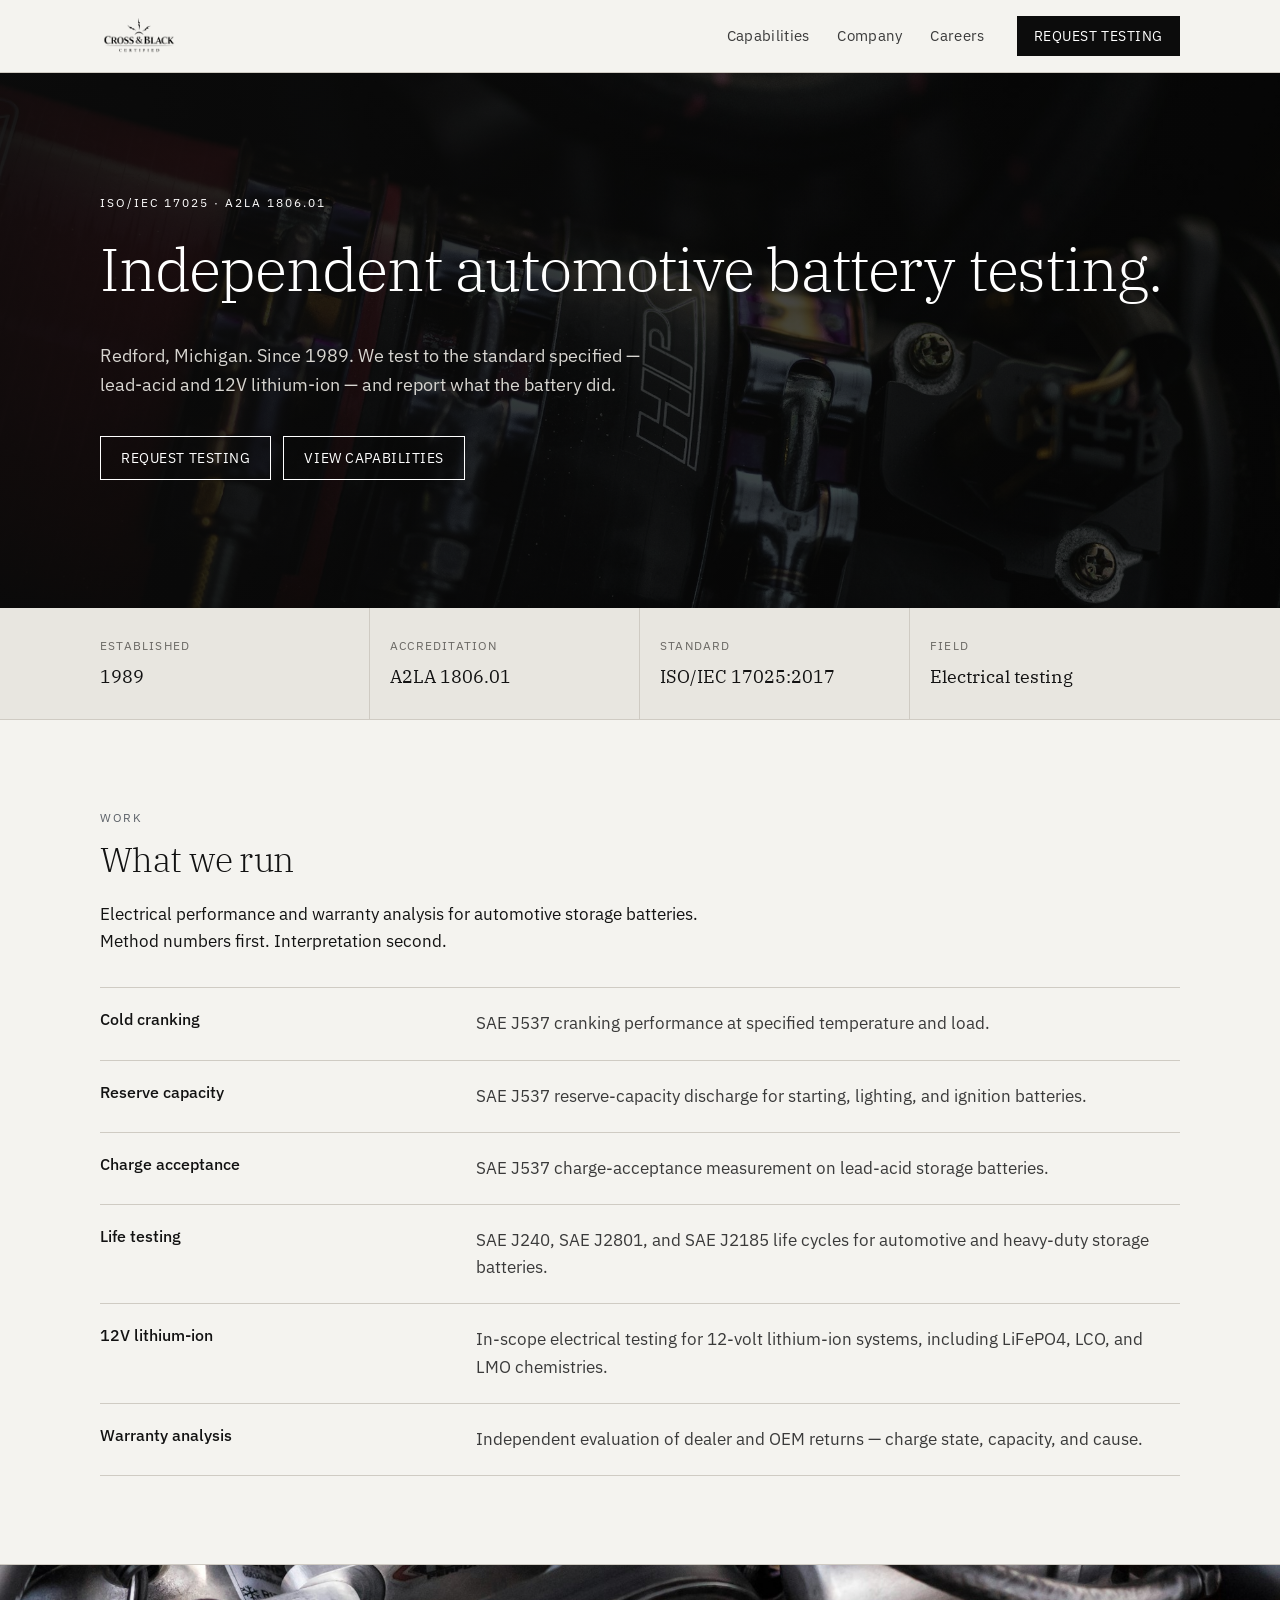
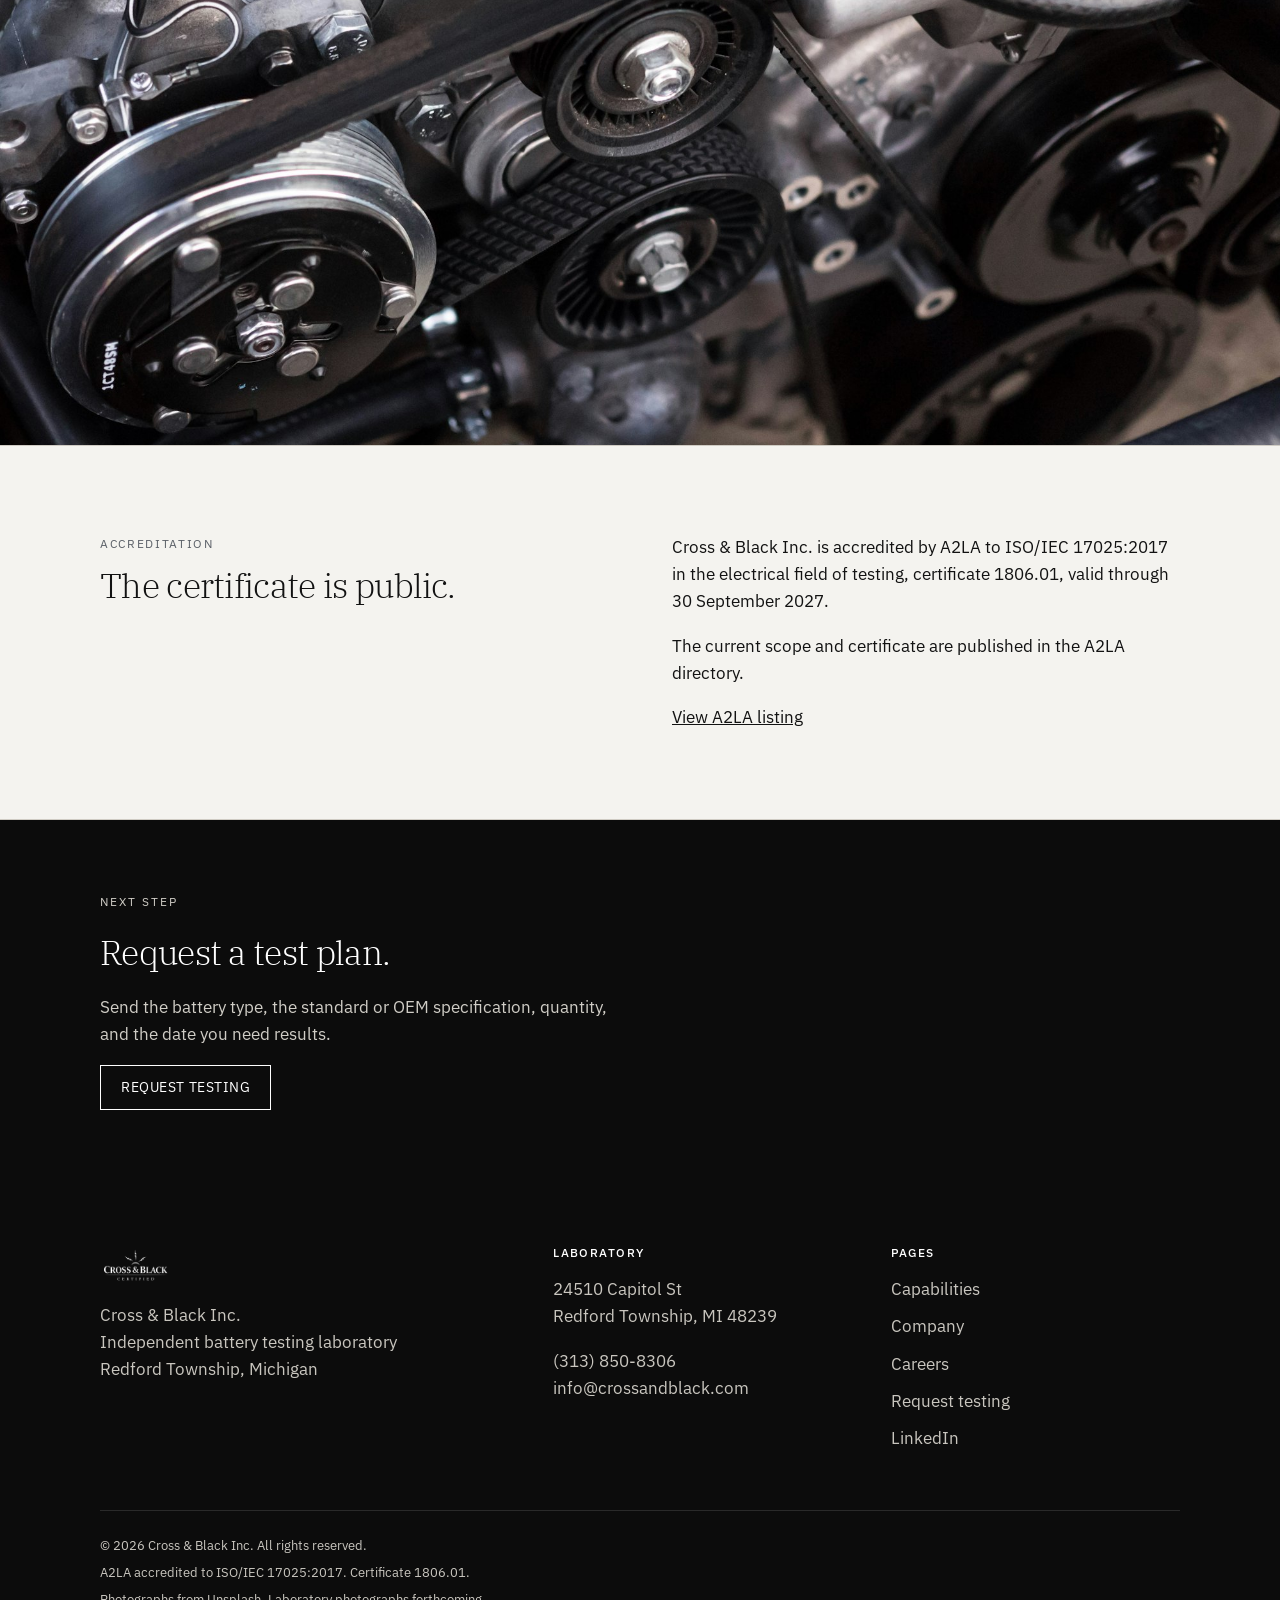
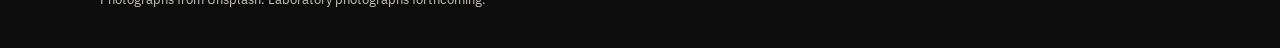
==== index.html @ c4d6641d "Publish the remade Cross & Black laboratory site. Co-authored-by: Cursor <cursoragent@cursor.com>" ====
<!doctype html>
<html lang="en">
<head>
  <meta charset="UTF-8">
  <meta name="viewport" content="width=device-width, initial-scale=1.0">
  <title>Cross &amp; Black Inc. — Independent Automotive Battery Testing</title>
  <meta name="description" content="ISO/IEC 17025 accredited automotive battery testing laboratory in Redford, Michigan. A2LA 1806.01. Lead-acid and 12V lithium-ion testing since 1989.">
  <link rel="icon" type="image/svg+xml" href="Assets/logo.svg">
  <meta property="og:type" content="website">
  <meta property="og:url" content="https://crossandblack.netlify.app/">
  <meta property="og:title" content="Cross &amp; Black Inc. — Independent Automotive Battery Testing">
  <meta property="og:description" content="ISO/IEC 17025 accredited laboratory in Redford, Michigan. A2LA 1806.01. Serving OEMs and suppliers since 1989.">
  <meta property="og:image" content="https://crossandblack.netlify.app/Assets/logo.svg">
  <link rel="preconnect" href="https://fonts.googleapis.com">
  <link rel="preconnect" href="https://fonts.gstatic.com" crossorigin>
  <link href="https://fonts.googleapis.com/css2?family=IBM+Plex+Sans:ital,wght@0,400;0,500;1,400&family=IBM+Plex+Serif:ital,wght@0,300;0,400;1,300&display=swap" rel="stylesheet">
  <link rel="stylesheet" href="Assets/css/style.css">
  <script src="Assets/js/main.js" defer></script>
  <script type="application/ld+json">
  {
    "@context": "https://schema.org",
    "@type": "Laboratory",
    "name": "Cross & Black Inc.",
    "url": "https://crossandblack.netlify.app/",
    "telephone": "+1-313-850-8306",
    "email": "info@crossandblack.com",
    "foundingDate": "1989",
    "address": {
      "@type": "PostalAddress",
      "streetAddress": "24510 Capitol St",
      "addressLocality": "Redford Township",
      "addressRegion": "MI",
      "postalCode": "48239",
      "addressCountry": "US"
    }
  }
  </script>
</head>
<body>
  <a class="skip" href="#main-content">Skip to main content</a>
  <header class="site-header">
    <div class="wrap header-inner">
      <a class="brand" href="index.html"><img src="Assets/logo.svg" alt="Cross &amp; Black Inc."></a>
      <button type="button" class="menu-toggle" id="menu-toggle" aria-expanded="false" aria-controls="site-nav">Menu</button>
      <nav class="site-nav" id="site-nav" aria-label="Primary">
        <ul>
          <li><a href="capabilities.html">Capabilities</a></li>
          <li><a href="company.html">Company</a></li>
          <li><a href="careers.html">Careers</a></li>
        </ul>
      </nav>
      <a class="btn btn-header" href="contact.html">Request Testing</a>
    </div>
  </header>

  <main id="main-content">
    <section class="hero">
      <div class="hero-bg" aria-hidden="true">
        <img src="Assets/photos/battery.jpg" alt="" width="2000" height="1333">
      </div>
      <div class="wrap">
        <p class="eyebrow">ISO/IEC 17025 · A2LA 1806.01</p>
        <h1>Independent automotive battery testing.</h1>
        <p class="lead">Redford, Michigan. Since 1989. We test to the standard specified — lead-acid and 12V lithium-ion — and report what the battery did.</p>
        <div class="hero-actions">
          <a class="btn btn-ghost" href="contact.html">Request testing</a>
          <a class="btn btn-ghost" href="capabilities.html">View capabilities</a>
        </div>
      </div>
    </section>

    <section class="proof" aria-label="Credentials">
      <div class="wrap">
        <ul class="proof-list">
          <li><span>Established</span><strong>1989</strong></li>
          <li><span>Accreditation</span><strong>A2LA 1806.01</strong></li>
          <li><span>Standard</span><strong>ISO/IEC 17025:2017</strong></li>
          <li><span>Field</span><strong>Electrical testing</strong></li>
        </ul>
      </div>
    </section>

    <section class="section">
      <div class="wrap">
        <p class="section-kicker">Work</p>
        <h2>What we run</h2>
        <p class="measure">Electrical performance and warranty analysis for automotive storage batteries. Method numbers first. Interpretation second.</p>
        <ul class="spec-list">
          <li>
            <h3>Cold cranking</h3>
            <p>SAE J537 cranking performance at specified temperature and load.</p>
          </li>
          <li>
            <h3>Reserve capacity</h3>
            <p>SAE J537 reserve-capacity discharge for starting, lighting, and ignition batteries.</p>
          </li>
          <li>
            <h3>Charge acceptance</h3>
            <p>SAE J537 charge-acceptance measurement on lead-acid storage batteries.</p>
          </li>
          <li>
            <h3>Life testing</h3>
            <p>SAE J240, SAE J2801, and SAE J2185 life cycles for automotive and heavy-duty storage batteries.</p>
          </li>
          <li>
            <h3>12V lithium-ion</h3>
            <p>In-scope electrical testing for 12-volt lithium-ion systems, including LiFePO4, LCO, and LMO chemistries.</p>
          </li>
          <li>
            <h3>Warranty analysis</h3>
            <p>Independent evaluation of dealer and OEM returns — charge state, capacity, and cause.</p>
          </li>
        </ul>
      </div>
    </section>

    <figure class="photo-bleed">
      <img src="Assets/photos/engine.jpg" alt="Close-up of an automotive engine accessory drive" width="2000" height="1333" loading="lazy">
    </figure>

    <section class="section">
      <div class="wrap split">
        <div>
          <p class="section-kicker">Accreditation</p>
          <h2>The certificate is public.</h2>
        </div>
        <div>
          <p>Cross &amp; Black Inc. is accredited by A2LA to ISO/IEC 17025:2017 in the electrical field of testing, certificate 1806.01, valid through 30 September 2027.</p>
          <p>The current scope and certificate are published in the A2LA directory.</p>
          <p class="mb-0"><a href="https://customer.a2la.org/index.cfm?event=directory.detail&amp;labPID=4E9D3A93-23AF-45F9-8244-5C07146736B3" target="_blank" rel="noopener noreferrer">View A2LA listing</a></p>
        </div>
      </div>
    </section>

    <section class="cta-band">
      <div class="wrap">
        <p class="eyebrow">Next step</p>
        <h2>Request a test plan.</h2>
        <p>Send the battery type, the standard or OEM specification, quantity, and the date you need results.</p>
        <a class="btn btn-ghost" href="contact.html">Request testing</a>
      </div>
    </section>
  </main>

  <footer class="site-footer">
    <div class="wrap footer-grid">
      <div class="footer-brand">
        <img src="Assets/logo.svg" alt="">
        <p>Cross &amp; Black Inc.<br>Independent battery testing laboratory<br>Redford Township, Michigan</p>
      </div>
      <div>
        <h4>Laboratory</h4>
        <p>24510 Capitol St<br>Redford Township, MI 48239</p>
        <p><a href="tel:+13138508306">(313) 850-8306</a><br><a href="mailto:info@crossandblack.com">info@crossandblack.com</a></p>
      </div>
      <div>
        <h4>Pages</h4>
        <ul class="footer-links">
          <li><a href="capabilities.html">Capabilities</a></li>
          <li><a href="company.html">Company</a></li>
          <li><a href="careers.html">Careers</a></li>
          <li><a href="contact.html">Request testing</a></li>
          <li><a href="https://www.linkedin.com/company/cross-and-black/" target="_blank" rel="noopener noreferrer">LinkedIn</a></li>
        </ul>
      </div>
    </div>
    <div class="wrap footer-bottom">
      <p>© 2026 Cross &amp; Black Inc. All rights reserved.</p>
      <p>A2LA accredited to ISO/IEC 17025:2017. Certificate 1806.01.</p>
      <p>Photographs from Unsplash. Laboratory photographs forthcoming.</p>
    </div>
  </footer>
</body>
</html>
---- Assets/css/style.css ----
:root {
  --paper: #f4f3ef;
  --paper-deep: #e8e6e0;
  --ink: #121212;
  --ink-soft: #3a3a3a;
  --muted: #6a6864;
  --line: #cfcbc3;
  --steel: #5c6168;
  --black: #0c0c0c;
  --white: #ffffff;
  --header-h: 72px;
  --wrap: 1080px;
  --measure: 38rem;
}

*,
*::before,
*::after {
  box-sizing: border-box;
}

html,
body {
  margin: 0;
  max-width: 100%;
  overflow-x: hidden;
}

html {
  scroll-behavior: smooth;
  scroll-padding-top: calc(var(--header-h) + 16px);
}

body {
  background: var(--paper);
  color: var(--ink);
  font-family: "IBM Plex Sans", "Helvetica Neue", Helvetica, Arial, sans-serif;
  font-size: 17px;
  line-height: 1.6;
  -webkit-font-smoothing: antialiased;
}

img {
  max-width: 100%;
  height: auto;
  display: block;
}

a {
  color: inherit;
}

h1,
h2,
h3,
h4 {
  font-family: "IBM Plex Serif", "Georgia", serif;
  font-weight: 300;
  letter-spacing: -0.02em;
  line-height: 1.2;
  color: var(--ink);
  margin: 0 0 0.6em;
}

h1 { font-size: clamp(2.4rem, 5vw, 3.75rem); }
h2 { font-size: clamp(1.7rem, 3vw, 2.15rem); }
h3 { font-size: 1.25rem; }

p { margin: 0 0 1em; }

.skip {
  position: absolute;
  left: 16px;
  top: -100px;
  z-index: 10000;
  padding: 10px 14px;
  background: var(--black);
  color: var(--white);
  text-decoration: none;
}

.skip:focus { top: 12px; }

.wrap {
  width: min(var(--wrap), calc(100% - 48px));
  margin: 0 auto;
}

.measure { max-width: var(--measure); }

/* Header */
.site-header {
  position: sticky;
  top: 0;
  z-index: 100;
  background: var(--paper);
  border-bottom: 1px solid var(--line);
}

.site-header .header-inner {
  position: relative;
}

.header-inner {
  display: flex;
  align-items: center;
  gap: 32px;
  min-height: var(--header-h);
}

.brand {
  display: flex;
  align-items: center;
  flex-shrink: 0;
}

.brand img {
  height: 44px;
  width: auto;
}

.site-nav {
  margin-left: auto;
}

.site-nav ul {
  display: flex;
  gap: 28px;
  list-style: none;
  margin: 0;
  padding: 0;
}

.site-nav a {
  text-decoration: none;
  font-size: 0.92rem;
  letter-spacing: 0.02em;
  color: var(--ink-soft);
}

.site-nav a:hover,
.site-nav a[aria-current="page"] {
  color: var(--ink);
}

.btn {
  display: inline-flex;
  align-items: center;
  justify-content: center;
  min-height: 44px;
  padding: 10px 20px;
  background: var(--black);
  color: var(--white);
  text-decoration: none;
  border: 1px solid var(--black);
  font-family: inherit;
  font-size: 0.88rem;
  letter-spacing: 0.04em;
  text-transform: uppercase;
  cursor: pointer;
}

.btn:hover { background: #2a2a2a; }

.btn-ghost {
  background: transparent;
  color: var(--white);
  border-color: var(--white);
}

.btn-ghost:hover {
  background: var(--white);
  color: var(--black);
}

.btn-header {
  flex-shrink: 0;
  min-height: 40px;
  padding: 8px 16px;
}

.menu-toggle {
  display: none;
  margin-left: auto;
  background: none;
  border: 1px solid var(--line);
  min-height: 40px;
  padding: 8px 12px;
  font: inherit;
  font-size: 0.82rem;
  letter-spacing: 0.06em;
  text-transform: uppercase;
  cursor: pointer;
}

/* Hero */
.hero {
  position: relative;
  isolation: isolate;
  overflow: hidden;
  background: var(--black);
  color: var(--white);
  padding: 120px 0 128px;
}

.hero-bg {
  position: absolute;
  inset: 0;
  z-index: 0;
}

.hero-bg img {
  width: 100%;
  height: 100%;
  object-fit: cover;
  object-position: center;
  filter: grayscale(0.2) brightness(0.55);
}

.hero-bg::after {
  content: "";
  position: absolute;
  inset: 0;
  background: linear-gradient(105deg, rgba(12, 12, 12, 0.88) 0%, rgba(12, 12, 12, 0.55) 58%, rgba(12, 12, 12, 0.42) 100%);
}

.hero .wrap {
  position: relative;
  z-index: 1;
}

.hero h1,
.hero p { color: var(--white); }

.eyebrow {
  margin: 0 0 20px;
  font-size: 0.78rem;
  letter-spacing: 0.16em;
  text-transform: uppercase;
  color: #b8b6b1;
  font-family: "IBM Plex Sans", sans-serif;
  font-weight: 400;
}

.hero .lead {
  max-width: 34rem;
  font-size: 1.15rem;
  color: #d8d6d1;
  margin-bottom: 36px;
}

.hero-actions {
  display: flex;
  flex-wrap: wrap;
  gap: 12px;
}

/* Proof */
.proof {
  border-bottom: 1px solid var(--line);
  background: var(--paper-deep);
}

.proof-list {
  display: grid;
  grid-template-columns: repeat(4, 1fr);
  list-style: none;
  margin: 0;
  padding: 0;
}

.proof-list li {
  padding: 28px 20px;
  border-right: 1px solid var(--line);
}

.proof-list li:first-child { padding-left: 0; }
.proof-list li:last-child { border-right: 0; }

.proof-list span {
  display: block;
  font-size: 0.75rem;
  letter-spacing: 0.1em;
  text-transform: uppercase;
  color: var(--muted);
  margin-bottom: 6px;
}

.proof-list strong {
  font-family: "IBM Plex Serif", serif;
  font-weight: 400;
  font-size: 1.15rem;
}

/* Layout */
.section {
  padding: 88px 0;
  border-bottom: 1px solid var(--line);
}

.section-kicker {
  font-size: 0.75rem;
  letter-spacing: 0.14em;
  text-transform: uppercase;
  color: var(--steel);
  margin: 0 0 12px;
  font-family: "IBM Plex Sans", sans-serif;
}

.page-head {
  padding: 64px 0 48px;
  border-bottom: 1px solid var(--line);
}

.page-head p {
  color: var(--ink-soft);
  max-width: var(--measure);
  margin: 0;
}

.photo-bleed,
.page-visual {
  margin: 0;
  background: var(--black);
  border-bottom: 1px solid var(--line);
}

.photo-bleed img,
.page-visual img {
  display: block;
  width: 100%;
  height: min(480px, 62vh);
  object-fit: cover;
}

.page-visual img {
  height: min(380px, 48vh);
}

.photo-frame {
  margin: 28px 0 0;
  overflow: hidden;
  border: 1px solid var(--line);
  background: var(--paper-deep);
}

.photo-frame img {
  display: block;
  width: 100%;
  height: 340px;
  object-fit: cover;
}

.page-jump {
  display: flex;
  flex-wrap: wrap;
  gap: 8px 28px;
  list-style: none;
  margin: 28px 0 0;
  padding: 0;
}

.page-jump a {
  color: var(--ink);
  font-size: 0.92rem;
}

.hero .page-jump a {
  color: var(--white);
  border-bottom: 1px solid rgba(255, 255, 255, 0.35);
  padding-bottom: 2px;
}

.page-jump a:hover {
  color: var(--ink-soft);
}

.hero .page-jump a:hover {
  color: #d8d6d1;
}

.split {
  display: grid;
  grid-template-columns: 1fr 1fr;
  gap: 64px;
}

.stack > * + * { margin-top: 0; }

/* Spec rows */
.spec-list {
  list-style: none;
  margin: 32px 0 0;
  padding: 0;
  border-top: 1px solid var(--line);
}

.spec-list li {
  display: grid;
  grid-template-columns: minmax(180px, 1fr) 2fr;
  gap: 24px;
  padding: 22px 0;
  border-bottom: 1px solid var(--line);
}

.spec-list h3 {
  font-family: "IBM Plex Sans", sans-serif;
  font-weight: 500;
  font-size: 1rem;
  letter-spacing: 0;
  margin: 0;
}

.spec-list p {
  margin: 0;
  color: var(--ink-soft);
}

/* Tables */
.std-table {
  width: 100%;
  border-collapse: collapse;
  margin-top: 28px;
  font-size: 0.95rem;
}

.std-table th,
.std-table td {
  text-align: left;
  padding: 14px 12px 14px 0;
  border-bottom: 1px solid var(--line);
  vertical-align: top;
}

.std-table th {
  font-family: "IBM Plex Sans", sans-serif;
  font-weight: 500;
  font-size: 0.75rem;
  letter-spacing: 0.1em;
  text-transform: uppercase;
  color: var(--muted);
}

.std-table td:first-child {
  font-family: "IBM Plex Sans", sans-serif;
  font-weight: 500;
  white-space: nowrap;
  padding-right: 32px;
}

/* Columns of lists */
.plain-list {
  list-style: none;
  margin: 0;
  padding: 0;
}

.plain-list li {
  padding: 10px 0;
  border-bottom: 1px solid var(--line);
  color: var(--ink-soft);
}

.plain-list li:last-child { border-bottom: 0; }

.group-grid {
  display: grid;
  grid-template-columns: 1fr 1fr;
  gap: 48px 64px;
  margin-top: 40px;
}

.group h3 {
  font-family: "IBM Plex Sans", sans-serif;
  font-weight: 500;
  font-size: 0.95rem;
  letter-spacing: 0.04em;
  text-transform: uppercase;
  margin-bottom: 12px;
}

.group > p {
  color: var(--muted);
  font-size: 0.92rem;
  margin-bottom: 16px;
}

/* Process */
.steps {
  list-style: none;
  margin: 32px 0 0;
  padding: 0;
  counter-reset: step;
}

.steps li {
  display: grid;
  grid-template-columns: 3rem 1fr;
  gap: 20px;
  padding: 20px 0;
  border-bottom: 1px solid var(--line);
}

.steps li::before {
  counter-increment: step;
  content: counter(step, decimal-leading-zero);
  font-family: "IBM Plex Serif", serif;
  font-weight: 300;
  font-size: 1.25rem;
  color: var(--steel);
}

.steps h3 {
  font-family: "IBM Plex Sans", sans-serif;
  font-weight: 500;
  font-size: 1rem;
  margin: 0 0 6px;
}

.steps p { margin: 0; color: var(--ink-soft); }

/* Timeline */
.timeline {
  list-style: none;
  margin: 36px 0 0;
  padding: 0;
}

.timeline li {
  display: grid;
  grid-template-columns: 6rem 1fr;
  gap: 28px;
  padding: 20px 0;
  border-top: 1px solid var(--line);
}

.timeline li:last-child { border-bottom: 1px solid var(--line); }

.timeline time {
  font-family: "IBM Plex Serif", serif;
  font-size: 1.25rem;
  font-weight: 300;
}

.timeline p { margin: 0; color: var(--ink-soft); }

/* People */
.people {
  display: grid;
  grid-template-columns: 1fr 1fr;
  gap: 48px;
  margin-top: 36px;
}

.media-well {
  aspect-ratio: 4 / 5;
  border: 1px solid var(--line);
  background: var(--paper-deep);
  display: flex;
  align-items: flex-end;
  padding: 16px;
  margin-bottom: 20px;
}

.media-well span {
  font-size: 0.78rem;
  letter-spacing: 0.08em;
  text-transform: uppercase;
  color: var(--muted);
}

.person .title {
  font-size: 0.92rem;
  color: var(--steel);
  margin: -4px 0 12px;
}

.person p { color: var(--ink-soft); }

/* Jobs */
.job {
  padding: 32px 0;
  border-top: 1px solid var(--line);
}

.job:last-of-type { border-bottom: 1px solid var(--line); }

.job-meta {
  color: var(--muted);
  font-size: 0.9rem;
  margin: -4px 0 16px;
}

.job h4 {
  font-family: "IBM Plex Sans", sans-serif;
  font-weight: 500;
  font-size: 0.82rem;
  letter-spacing: 0.08em;
  text-transform: uppercase;
  margin: 20px 0 8px;
}

.job ul {
  margin: 0 0 8px;
  padding-left: 1.15rem;
  color: var(--ink-soft);
}

/* Form */
.rfq-layout {
  display: grid;
  grid-template-columns: 1.3fr 0.9fr;
  gap: 64px;
}

.field {
  margin-bottom: 18px;
}

.field label {
  display: block;
  font-size: 0.78rem;
  letter-spacing: 0.08em;
  text-transform: uppercase;
  margin-bottom: 6px;
}

.field input,
.field select,
.field textarea {
  width: 100%;
  min-height: 44px;
  padding: 10px 12px;
  border: 1px solid var(--line);
  background: var(--white);
  color: var(--ink);
  font: inherit;
  border-radius: 0;
}

.field textarea { min-height: 120px; resize: vertical; }

.field input:focus,
.field select:focus,
.field textarea:focus {
  outline: 2px solid var(--ink);
  outline-offset: 1px;
}

.field-error {
  display: block;
  color: #8a1f1f;
  font-size: 0.85rem;
  margin-top: 4px;
  min-height: 1.1em;
}

.hp { position: absolute; left: -9999px; }

.aside-block + .aside-block {
  margin-top: 32px;
  padding-top: 32px;
  border-top: 1px solid var(--line);
}

.aside-block h3 {
  font-family: "IBM Plex Sans", sans-serif;
  font-weight: 500;
  font-size: 0.82rem;
  letter-spacing: 0.1em;
  text-transform: uppercase;
  margin-bottom: 10px;
}

.aside-block a { color: var(--ink); }

.map-frame {
  margin-top: 48px;
  border: 1px solid var(--line);
}

.map-frame iframe {
  display: block;
  width: 100%;
  height: 420px;
  border: 0;
}

.form-success {
  margin-top: 16px;
  padding: 14px 0;
  border-top: 1px solid var(--line);
  color: var(--ink-soft);
}

/* Footer */
.site-footer {
  background: var(--black);
  color: #c9c6bf;
  padding: 64px 0 32px;
}

.footer-grid {
  display: grid;
  grid-template-columns: 1.4fr 1fr 1fr;
  gap: 48px;
  padding-bottom: 48px;
  border-bottom: 1px solid #2a2a2a;
}

.site-footer h4 {
  font-family: "IBM Plex Sans", sans-serif;
  font-weight: 500;
  font-size: 0.75rem;
  letter-spacing: 0.12em;
  text-transform: uppercase;
  color: var(--white);
  margin-bottom: 16px;
}

.site-footer p,
.site-footer li { color: #c9c6bf; }

.site-footer a {
  color: #c9c6bf;
  text-decoration: none;
}

.site-footer a:hover { color: var(--white); }

.footer-brand img {
  height: 40px;
  width: auto;
  margin-bottom: 16px;
  filter: invert(1);
}

.footer-links {
  list-style: none;
  margin: 0;
  padding: 0;
}

.footer-links li { margin-bottom: 10px; }

.footer-bottom {
  padding-top: 24px;
  font-size: 0.82rem;
  color: #8a8780;
}

.footer-bottom p { margin: 0 0 6px; }

.cta-band {
  background: var(--black);
  color: var(--white);
  padding: 72px 0;
}

.cta-band h2 { color: var(--white); }

.cta-band p {
  color: #d0cdc6;
  max-width: 32rem;
}

/* Utilities */
.mt-0 { margin-top: 0; }
.mb-0 { margin-bottom: 0; }

@media (max-width: 860px) {
  .wrap { width: calc(100% - 32px); }

  .menu-toggle { display: inline-flex; align-items: center; }

  .btn-header {
    min-height: 36px;
    padding: 6px 10px;
    font-size: 0.72rem;
  }

  .site-nav {
    display: none;
    position: absolute;
    top: var(--header-h);
    left: 0;
    right: 0;
    background: var(--paper);
    border-bottom: 1px solid var(--line);
    padding: 12px 16px 24px;
  }

  .site-nav.is-open { display: block; }

  .site-nav ul {
    flex-direction: column;
    gap: 0;
  }

  .site-nav li { border-bottom: 1px solid var(--line); }

  .site-nav a {
    display: block;
    padding: 16px 0;
  }

  .proof-list { grid-template-columns: 1fr 1fr; }

  .proof-list li {
    border-right: 0;
    border-bottom: 1px solid var(--line);
    padding: 20px 16px 20px 0;
  }

  .split,
  .group-grid,
  .people,
  .rfq-layout,
  .footer-grid,
  .spec-list li {
    grid-template-columns: 1fr;
    gap: 24px;
  }

  .hero { padding: 64px 0 72px; }
  .photo-bleed img { height: 280px; }
  .page-visual img { height: 220px; }
  .photo-frame img { height: 220px; }
  .section { padding: 56px 0; }
  .page-head { padding: 40px 0 32px; }
  .timeline li { grid-template-columns: 5rem 1fr; gap: 16px; }
}

@media (max-width: 480px) {
  .proof-list { grid-template-columns: 1fr; }
  h1 { font-size: 2rem; }
  .hero .lead { font-size: 1.05rem; }
}
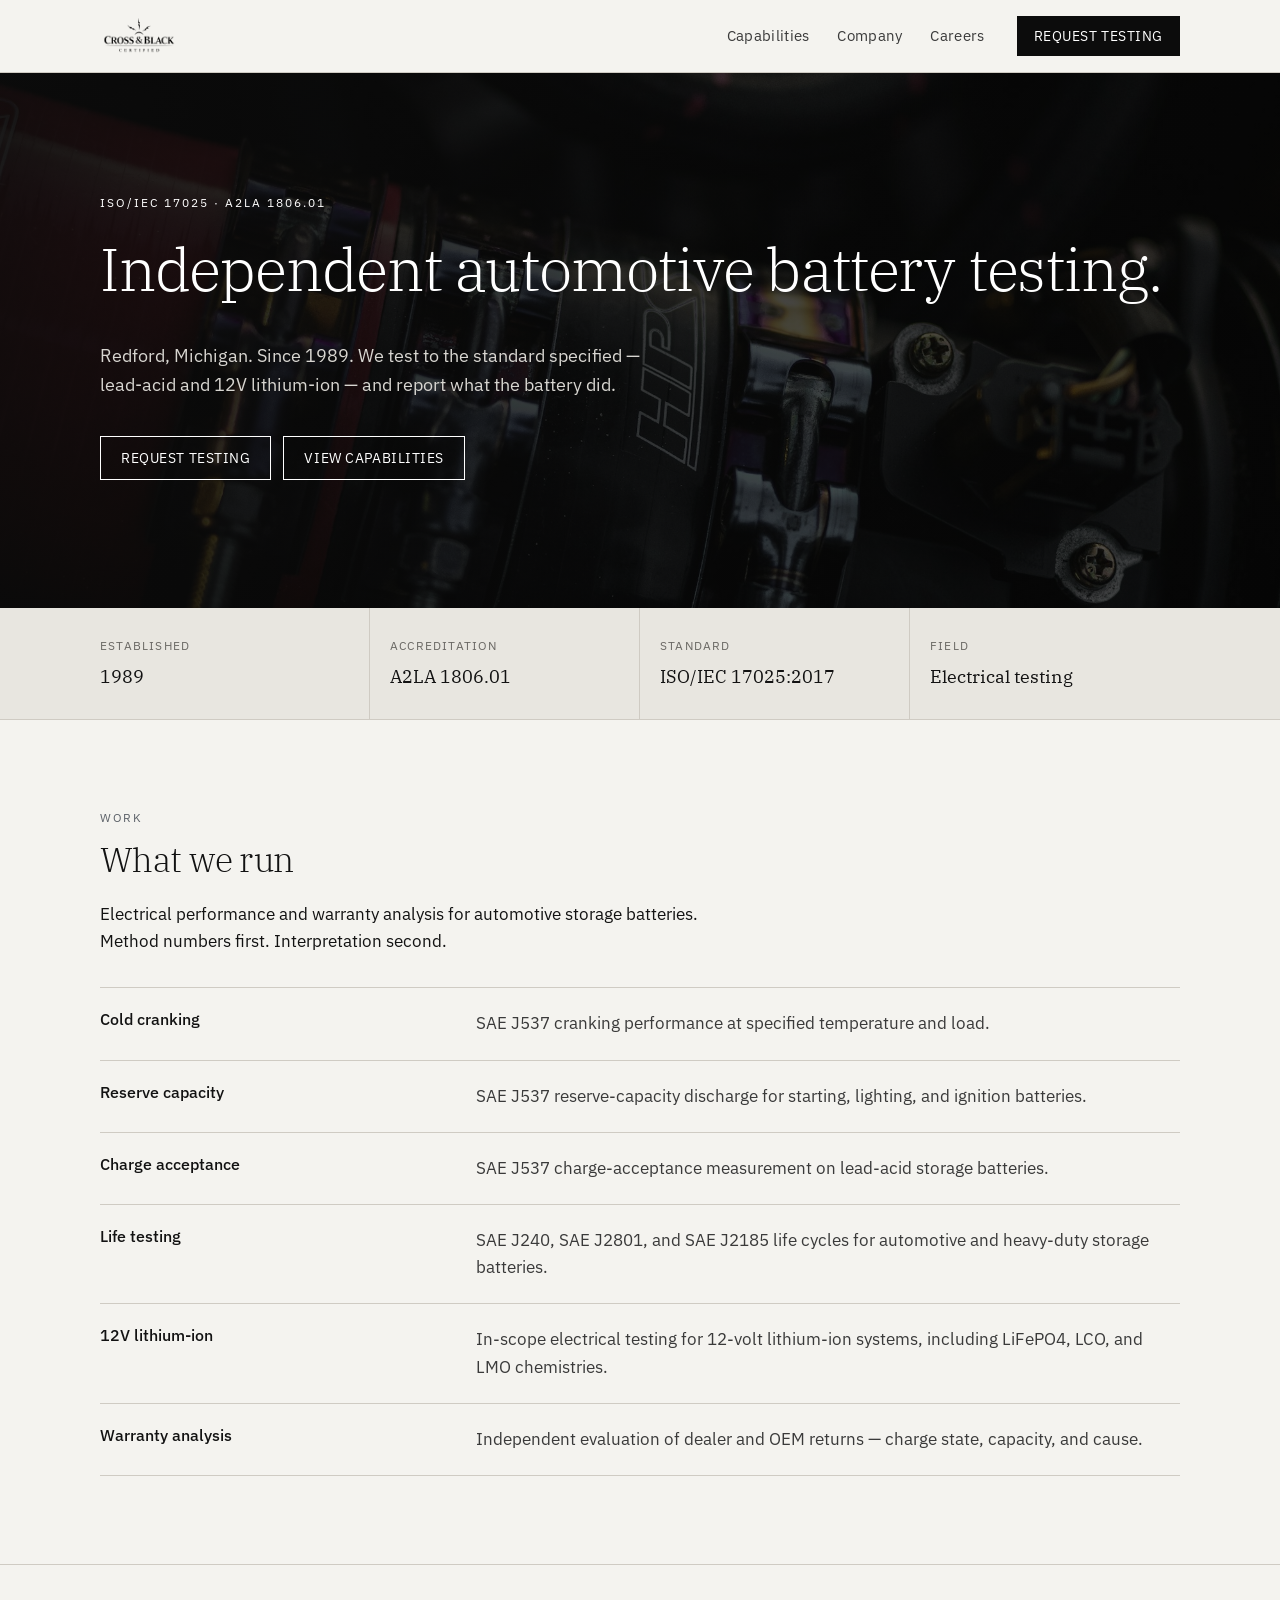
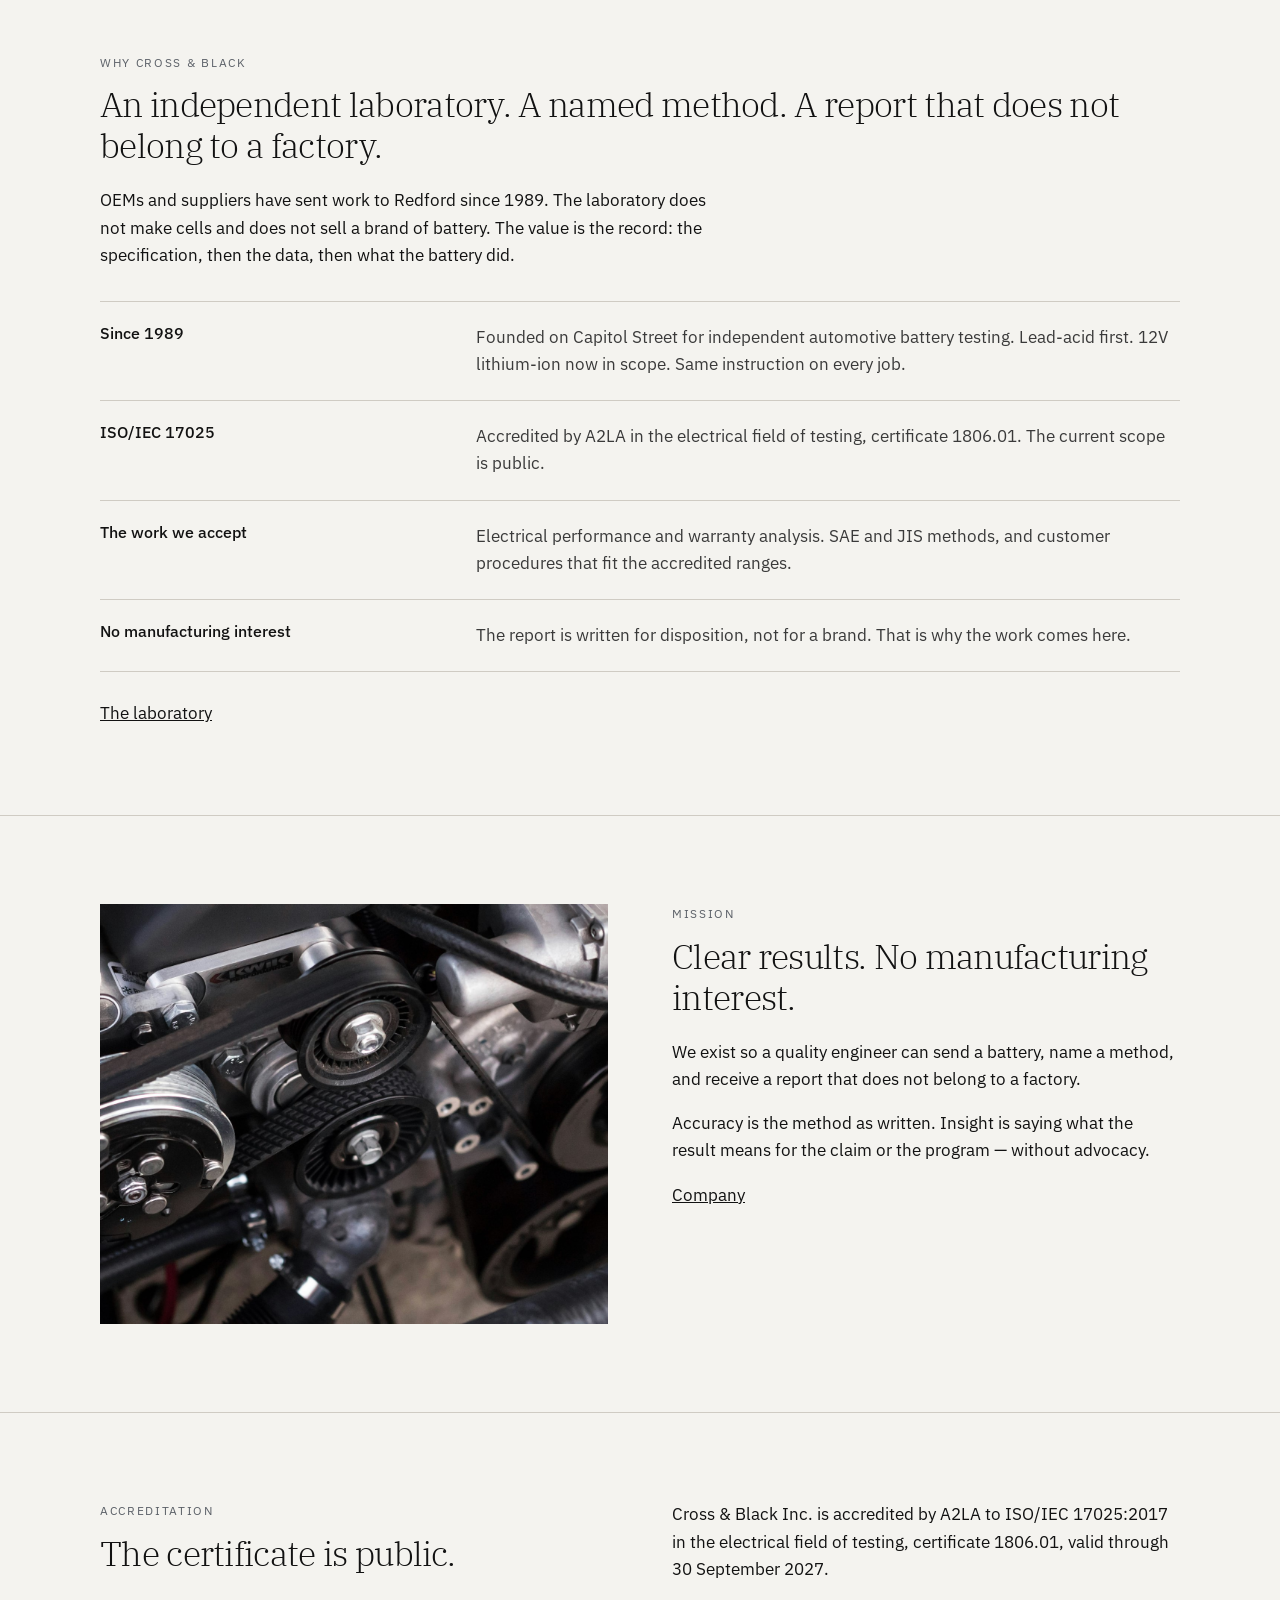
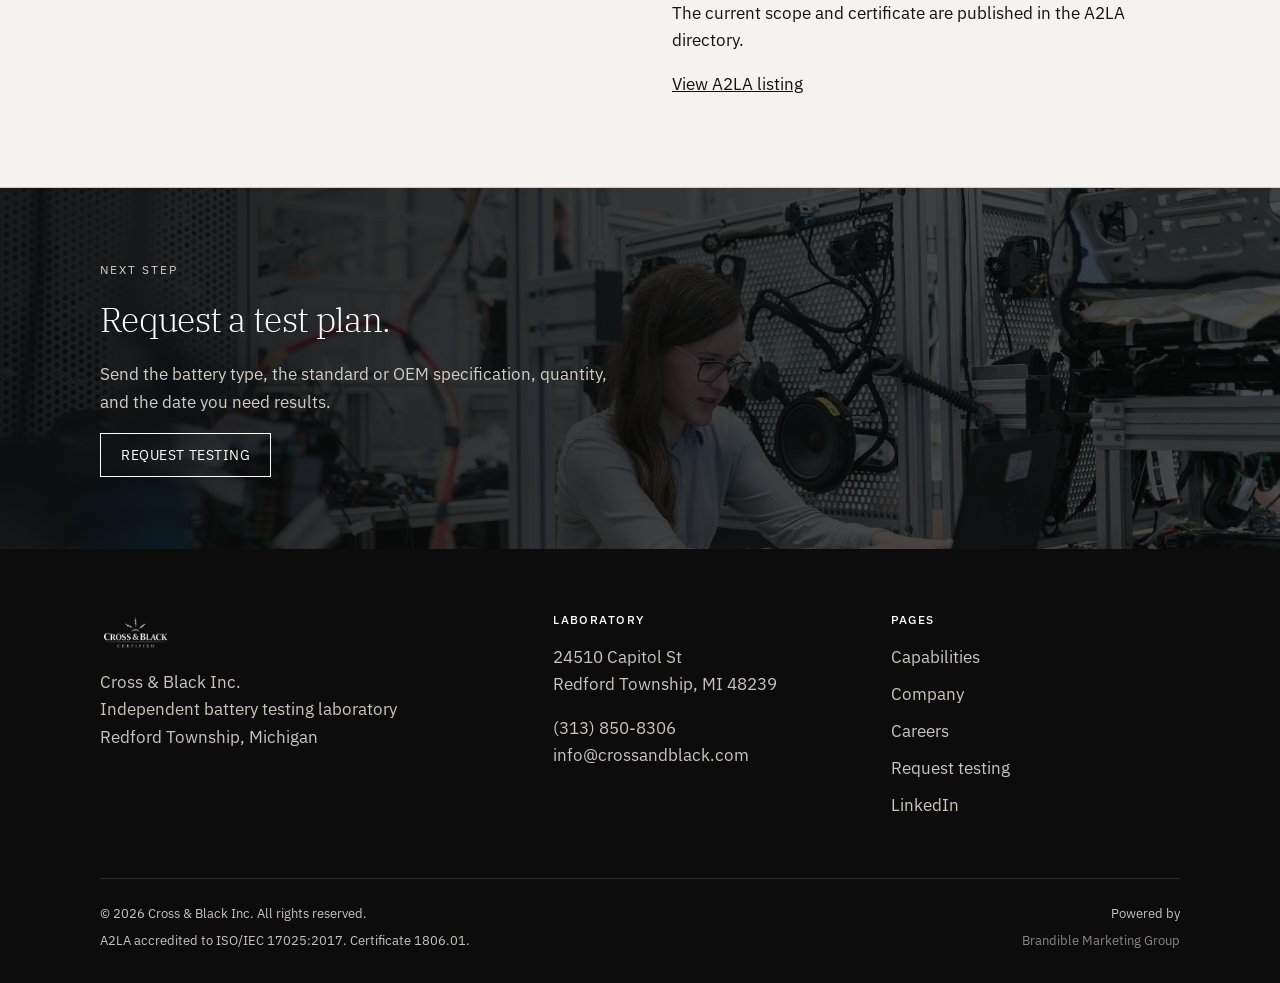
==== commit a831c888: "Polish interior pages and add crawlable SEO foundations. Give search engines one URL per page, Local" ====
--- a/index.html
+++ b/index.html
@@ -5,6 +5,7 @@
   <meta name="viewport" content="width=device-width, initial-scale=1.0">
   <title>Cross &amp; Black Inc. — Independent Automotive Battery Testing</title>
   <meta name="description" content="ISO/IEC 17025 accredited automotive battery testing laboratory in Redford, Michigan. A2LA 1806.01. Lead-acid and 12V lithium-ion testing since 1989.">
+  <link rel="canonical" href="https://crossandblack.netlify.app/">
   <link rel="icon" type="image/svg+xml" href="Assets/logo.svg">
   <meta property="og:type" content="website">
   <meta property="og:url" content="https://crossandblack.netlify.app/">
@@ -19,20 +20,57 @@
   <script type="application/ld+json">
   {
     "@context": "https://schema.org",
-    "@type": "Laboratory",
-    "name": "Cross & Black Inc.",
-    "url": "https://crossandblack.netlify.app/",
-    "telephone": "+1-313-850-8306",
-    "email": "info@crossandblack.com",
-    "foundingDate": "1989",
-    "address": {
-      "@type": "PostalAddress",
-      "streetAddress": "24510 Capitol St",
-      "addressLocality": "Redford Township",
-      "addressRegion": "MI",
-      "postalCode": "48239",
-      "addressCountry": "US"
-    }
+    "@graph": [
+      {
+        "@type": "WebSite",
+        "name": "Cross & Black Inc.",
+        "url": "https://crossandblack.netlify.app/"
+      },
+      {
+        "@type": ["LocalBusiness", "ProfessionalService"],
+        "name": "Cross & Black Inc.",
+        "legalName": "Cross & Black Inc.",
+        "description": "Independent ISO/IEC 17025 accredited automotive battery testing laboratory in Redford, Michigan. Lead-acid and 12V lithium-ion. A2LA 1806.01.",
+        "url": "https://crossandblack.netlify.app/",
+        "telephone": "+1-313-850-8306",
+        "email": "info@crossandblack.com",
+        "foundingDate": "1989",
+        "image": "https://crossandblack.netlify.app/Assets/logo.svg",
+        "logo": "https://crossandblack.netlify.app/Assets/logo.svg",
+        "address": {
+          "@type": "PostalAddress",
+          "streetAddress": "24510 Capitol St",
+          "addressLocality": "Redford Township",
+          "addressRegion": "MI",
+          "postalCode": "48239",
+          "addressCountry": "US"
+        },
+        "openingHoursSpecification": {
+          "@type": "OpeningHoursSpecification",
+          "dayOfWeek": ["Monday", "Tuesday", "Wednesday", "Thursday", "Friday"],
+          "opens": "08:00",
+          "closes": "17:00"
+        },
+        "identifier": {
+          "@type": "PropertyValue",
+          "name": "A2LA Certificate",
+          "value": "1806.01"
+        },
+        "sameAs": [
+          "https://www.linkedin.com/company/cross-and-black/",
+          "https://customer.a2la.org/index.cfm?event=directory.detail&labPID=4E9D3A93-23AF-45F9-8244-5C07146736B3"
+        ],
+        "areaServed": "US",
+        "knowsAbout": [
+          "automotive battery testing",
+          "lead-acid battery testing",
+          "12V lithium-ion battery testing",
+          "SAE J537",
+          "ISO/IEC 17025",
+          "warranty analysis"
+        ]
+      }
+    ]
   }
   </script>
 </head>
@@ -114,9 +152,47 @@
       </div>
     </section>
 
-    <figure class="photo-bleed">
-      <img src="Assets/photos/engine.jpg" alt="Close-up of an automotive engine accessory drive" width="2000" height="1333" loading="lazy">
-    </figure>
+    <section class="section" id="why">
+      <div class="wrap">
+        <p class="section-kicker">Why Cross &amp; Black</p>
+        <h2>An independent laboratory. A named method. A report that does not belong to a factory.</h2>
+        <p class="measure">OEMs and suppliers have sent work to Redford since 1989. The laboratory does not make cells and does not sell a brand of battery. The value is the record: the specification, then the data, then what the battery did.</p>
+        <ul class="spec-list">
+          <li>
+            <h3>Since 1989</h3>
+            <p>Founded on Capitol Street for independent automotive battery testing. Lead-acid first. 12V lithium-ion now in scope. Same instruction on every job.</p>
+          </li>
+          <li>
+            <h3>ISO/IEC 17025</h3>
+            <p>Accredited by A2LA in the electrical field of testing, certificate 1806.01. The current scope is public.</p>
+          </li>
+          <li>
+            <h3>The work we accept</h3>
+            <p>Electrical performance and warranty analysis. SAE and JIS methods, and customer procedures that fit the accredited ranges.</p>
+          </li>
+          <li>
+            <h3>No manufacturing interest</h3>
+            <p>The report is written for disposition, not for a brand. That is why the work comes here.</p>
+          </li>
+        </ul>
+        <p class="mb-0"><a href="company.html">The laboratory</a></p>
+      </div>
+    </section>
+
+    <section class="section" id="mission">
+      <div class="wrap split split-visual">
+        <figure class="photo-panel">
+          <img src="Assets/photos/engine.jpg" alt="Automotive engine accessory drive" width="2000" height="1333" loading="lazy">
+        </figure>
+        <div>
+          <p class="section-kicker">Mission</p>
+          <h2>Clear results. No manufacturing interest.</h2>
+          <p>We exist so a quality engineer can send a battery, name a method, and receive a report that does not belong to a factory.</p>
+          <p>Accuracy is the method as written. Insight is saying what the result means for the claim or the program — without advocacy.</p>
+          <p class="mb-0"><a href="company.html">Company</a></p>
+        </div>
+      </div>
+    </section>
 
     <section class="section">
       <div class="wrap split">
@@ -133,6 +209,9 @@
     </section>
 
     <section class="cta-band">
+      <div class="hero-bg" aria-hidden="true">
+        <img src="Assets/photos/instruments.jpg" alt="" width="2000" height="1333">
+      </div>
       <div class="wrap">
         <p class="eyebrow">Next step</p>
         <h2>Request a test plan.</h2>
@@ -165,9 +244,14 @@
       </div>
     </div>
     <div class="wrap footer-bottom">
-      <p>© 2026 Cross &amp; Black Inc. All rights reserved.</p>
-      <p>A2LA accredited to ISO/IEC 17025:2017. Certificate 1806.01.</p>
-      <p>Photographs from Unsplash. Laboratory photographs forthcoming.</p>
+      <div>
+        <p>© 2026 Cross &amp; Black Inc. All rights reserved.</p>
+        <p>A2LA accredited to ISO/IEC 17025:2017. Certificate 1806.01.</p>
+      </div>
+      <div class="footer-credit">
+        <p>Powered by</p>
+        <p><a href="https://www.brandiblemg.com" target="_blank" rel="noopener noreferrer">Brandible Marketing Group</a></p>
+      </div>
     </div>
   </footer>
 </body>
--- a/Assets/css/style.css
+++ b/Assets/css/style.css
@@ -351,6 +351,37 @@
   object-fit: cover;
 }
 
+.split-visual {
+  align-items: stretch;
+}
+
+.split-visual + .group-grid,
+.split-visual + .spec-list {
+  margin-top: 48px;
+}
+
+.rfq-layout .photo-panel {
+  margin-bottom: 32px;
+}
+
+.rfq-layout .photo-panel img {
+  min-height: 200px;
+}
+
+.photo-panel {
+  margin: 0;
+  overflow: hidden;
+  background: var(--black);
+}
+
+.photo-panel img {
+  display: block;
+  width: 100%;
+  height: 100%;
+  min-height: 420px;
+  object-fit: cover;
+}
+
 .page-jump {
   display: flex;
   flex-wrap: wrap;
@@ -416,6 +447,8 @@
   color: var(--ink-soft);
 }
 
+.spec-list + p { margin-top: 28px; }
+
 /* Tables */
 .std-table {
   width: 100%;
@@ -466,8 +499,37 @@
 .group-grid {
   display: grid;
   grid-template-columns: 1fr 1fr;
-  gap: 48px 64px;
+  column-gap: 64px;
+  row-gap: 0;
   margin-top: 40px;
+}
+
+.group-grid--copy {
+  grid-template-rows: auto auto repeat(5, auto);
+}
+
+.group-grid--lists {
+  margin-top: 28px;
+  grid-template-rows: auto repeat(4, auto);
+}
+
+.group {
+  display: grid;
+  grid-template-rows: subgrid;
+  grid-row: 1 / -1;
+  min-width: 0;
+}
+
+.group-grid--copy .plain-list {
+  display: grid;
+  grid-template-rows: subgrid;
+  grid-row: 3 / -1;
+}
+
+.group-grid--lists .plain-list {
+  display: grid;
+  grid-template-rows: subgrid;
+  grid-row: 2 / -1;
 }
 
 .group h3 {
@@ -476,13 +538,17 @@
   font-size: 0.95rem;
   letter-spacing: 0.04em;
   text-transform: uppercase;
-  margin-bottom: 12px;
+  margin: 0 0 12px;
 }
 
 .group > p {
   color: var(--muted);
   font-size: 0.92rem;
-  margin-bottom: 16px;
+  margin: 0 0 16px;
+}
+
+.group-grid .plain-list li:last-child {
+  border-bottom: 1px solid var(--line);
 }
 
 /* Process */
@@ -604,6 +670,26 @@
   margin: 0 0 8px;
   padding-left: 1.15rem;
   color: var(--ink-soft);
+}
+
+.job-split {
+  display: grid;
+  grid-template-columns: 1fr 286px;
+  gap: 40px;
+  align-items: start;
+}
+
+.job-split .photo-panel {
+  height: 260px;
+}
+
+.job-split h4:first-child {
+  margin-top: 0;
+}
+
+.job-split .photo-panel img {
+  min-height: 100%;
+  height: 100%;
 }
 
 /* Form */
@@ -744,6 +830,10 @@
 .footer-links li { margin-bottom: 10px; }
 
 .footer-bottom {
+  display: flex;
+  justify-content: space-between;
+  align-items: flex-end;
+  gap: 32px;
   padding-top: 24px;
   font-size: 0.82rem;
   color: #8a8780;
@@ -751,10 +841,31 @@
 
 .footer-bottom p { margin: 0 0 6px; }
 
+.footer-bottom p:last-child { margin-bottom: 0; }
+
+.footer-credit {
+  text-align: right;
+  flex: 0 0 auto;
+}
+
+.footer-credit a {
+  color: #8a8780;
+}
+
+.footer-credit a:hover { color: var(--white); }
+
 .cta-band {
+  position: relative;
+  isolation: isolate;
+  overflow: hidden;
   background: var(--black);
   color: var(--white);
   padding: 72px 0;
+}
+
+.cta-band .wrap {
+  position: relative;
+  z-index: 1;
 }
 
 .cta-band h2 { color: var(--white); }
@@ -822,10 +933,39 @@
     gap: 24px;
   }
 
+  .group-grid--copy,
+  .group-grid--lists {
+    grid-template-rows: none;
+  }
+
+  .group,
+  .group-grid .plain-list {
+    display: block;
+    grid-row: auto;
+  }
+
+  .job-split {
+    grid-template-columns: 1fr;
+    gap: 20px;
+  }
+
+  .job-split .photo-panel {
+    order: -1;
+    width: min(286px, 100%);
+    height: 208px;
+  }
+
+  .footer-bottom {
+    flex-direction: column;
+    align-items: stretch;
+    gap: 16px;
+  }
+
   .hero { padding: 64px 0 72px; }
   .photo-bleed img { height: 280px; }
   .page-visual img { height: 220px; }
   .photo-frame img { height: 220px; }
+  .photo-panel img { min-height: 220px; }
   .section { padding: 56px 0; }
   .page-head { padding: 40px 0 32px; }
   .timeline li { grid-template-columns: 5rem 1fr; gap: 16px; }
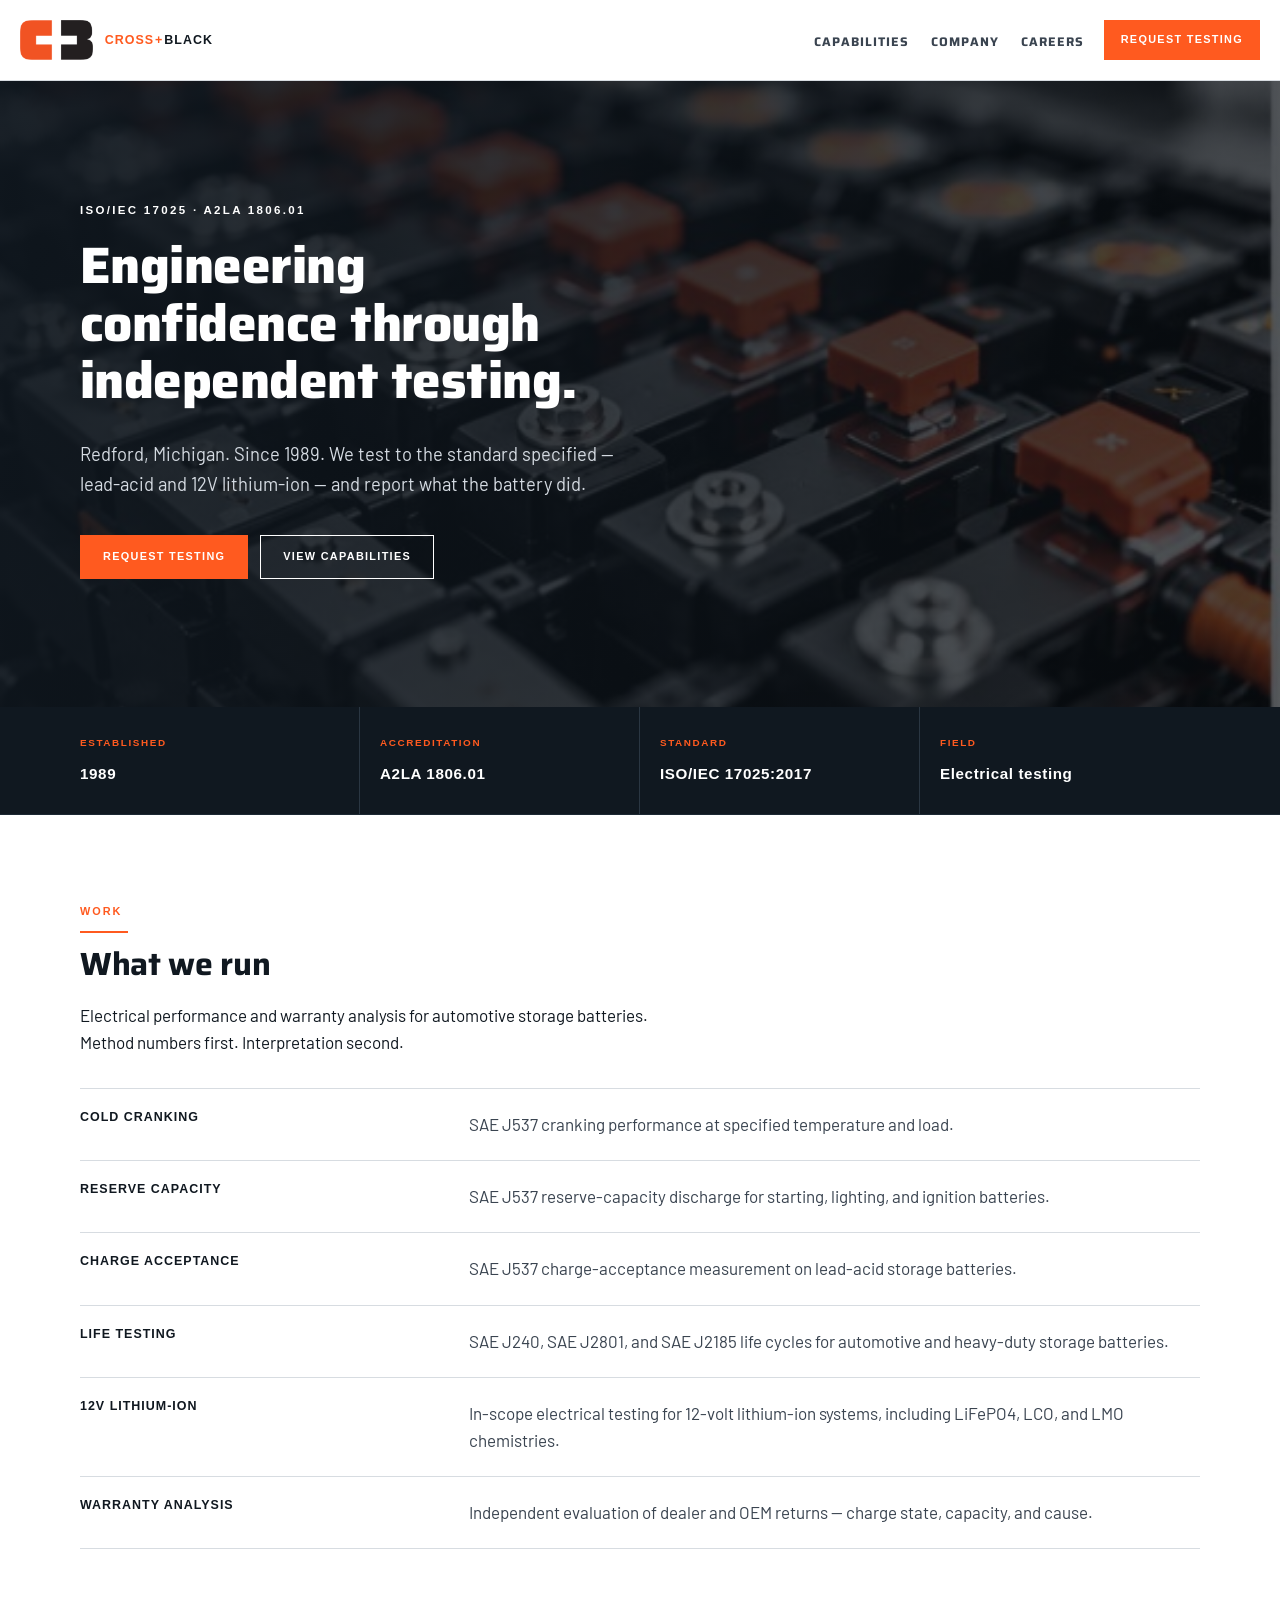
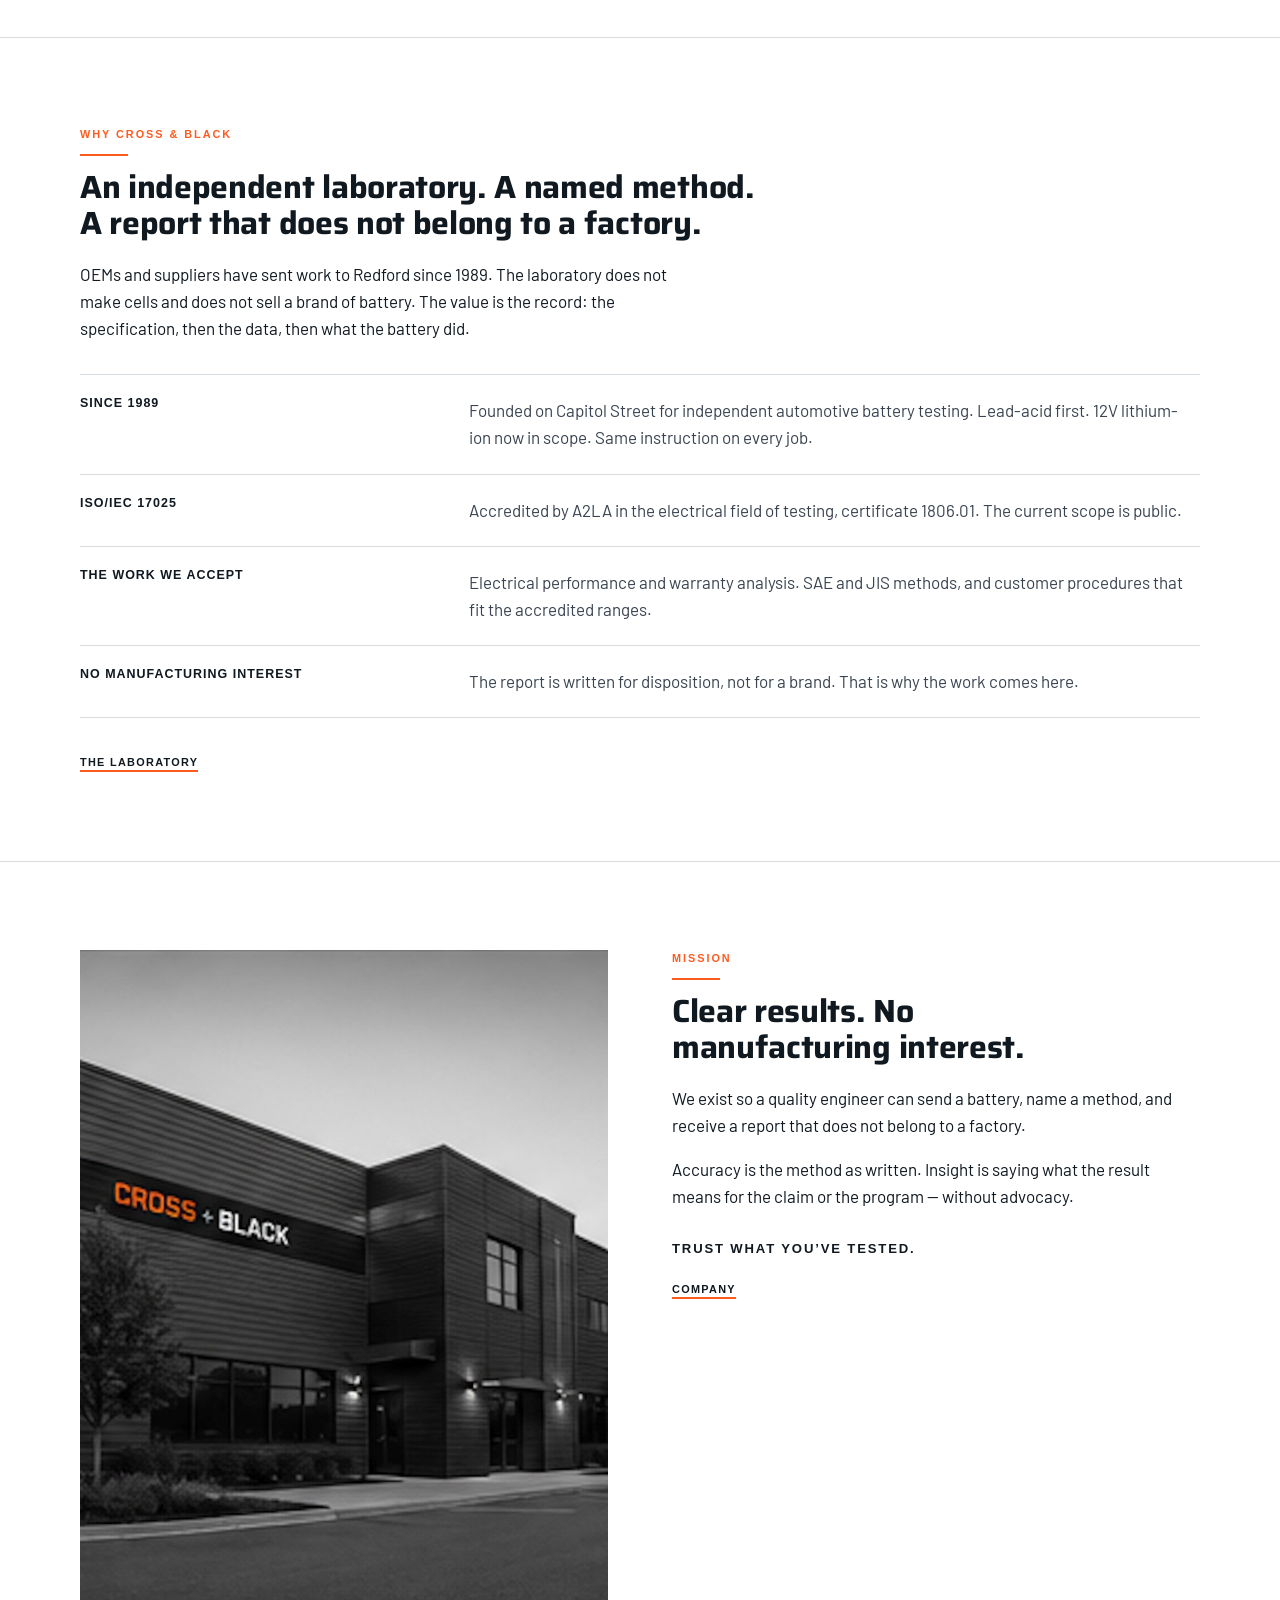
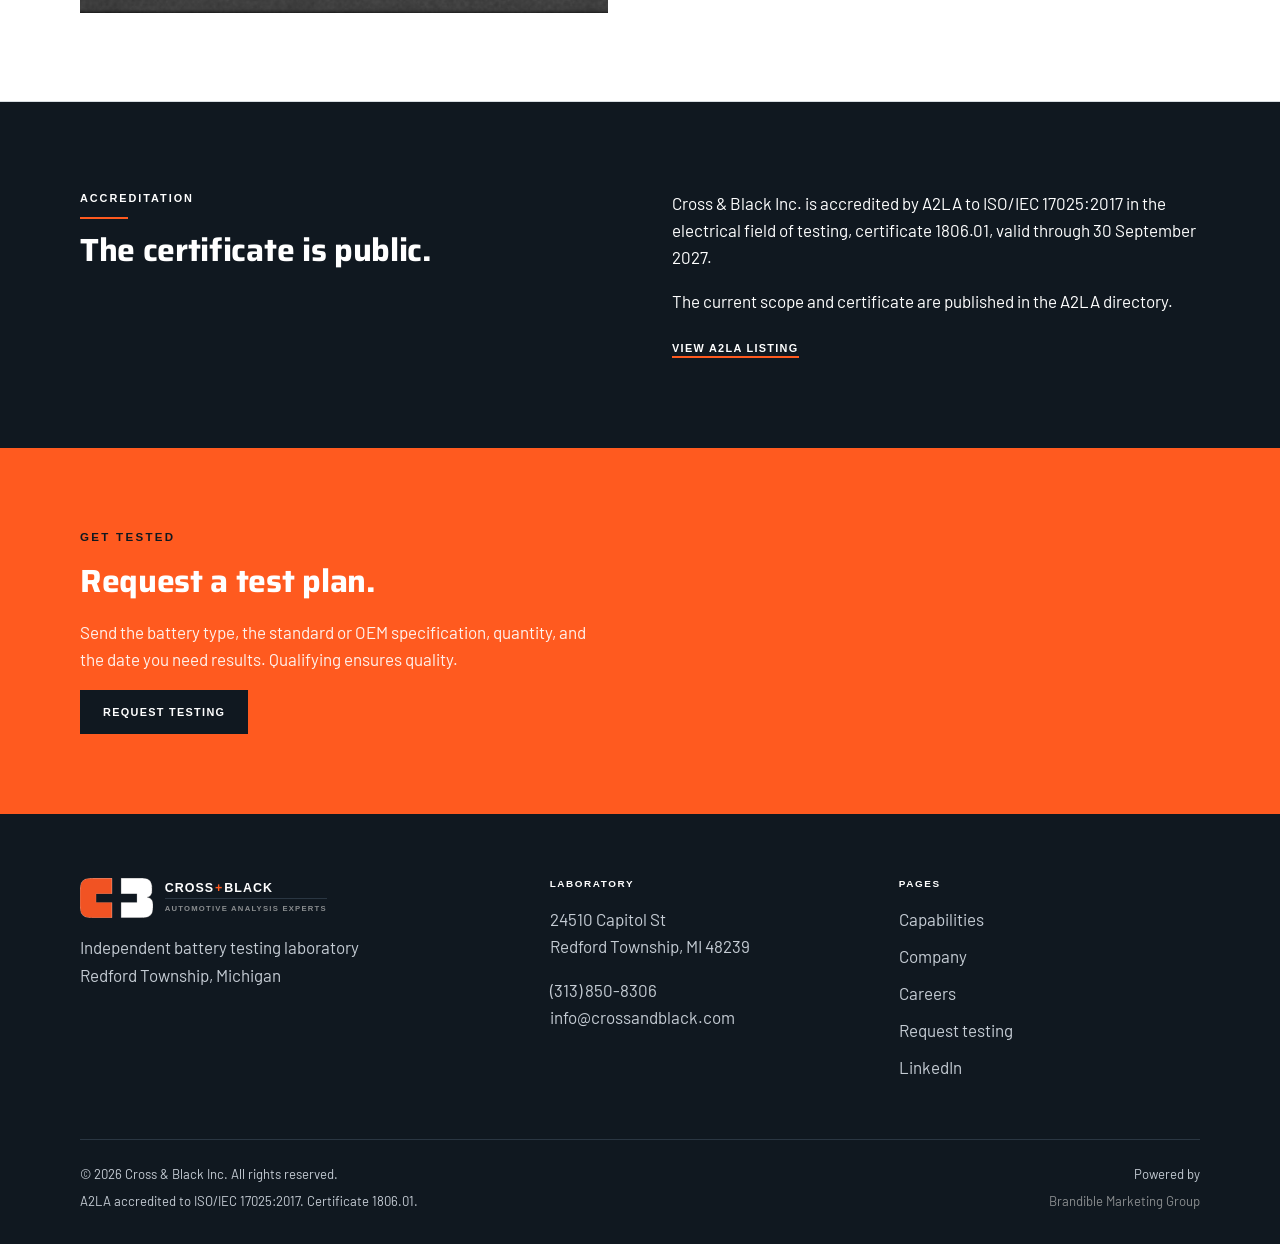
==== commit b82a62be: "Apply the Cross + Black brand system to the laboratory site. Swap the paper-and-serif remake for ora" ====
--- a/index.html
+++ b/index.html
@@ -6,15 +6,15 @@
   <title>Cross &amp; Black Inc. — Independent Automotive Battery Testing</title>
   <meta name="description" content="ISO/IEC 17025 accredited automotive battery testing laboratory in Redford, Michigan. A2LA 1806.01. Lead-acid and 12V lithium-ion testing since 1989.">
   <link rel="canonical" href="https://crossandblack.netlify.app/">
-  <link rel="icon" type="image/svg+xml" href="Assets/logo.svg">
+  <link rel="icon" type="image/png" href="Assets/brand/CBICON_TRANSPARENT.png">
   <meta property="og:type" content="website">
   <meta property="og:url" content="https://crossandblack.netlify.app/">
   <meta property="og:title" content="Cross &amp; Black Inc. — Independent Automotive Battery Testing">
   <meta property="og:description" content="ISO/IEC 17025 accredited laboratory in Redford, Michigan. A2LA 1806.01. Serving OEMs and suppliers since 1989.">
-  <meta property="og:image" content="https://crossandblack.netlify.app/Assets/logo.svg">
+  <meta property="og:image" content="https://crossandblack.netlify.app/Assets/logo-next.png">
   <link rel="preconnect" href="https://fonts.googleapis.com">
   <link rel="preconnect" href="https://fonts.gstatic.com" crossorigin>
-  <link href="https://fonts.googleapis.com/css2?family=IBM+Plex+Sans:ital,wght@0,400;0,500;1,400&family=IBM+Plex+Serif:ital,wght@0,300;0,400;1,300&display=swap" rel="stylesheet">
+  <link href="https://fonts.googleapis.com/css2?family=Barlow:ital,wght@0,400;0,500;0,600;0,700;1,400&family=Saira:wght@600;700;800&family=Saira+Extra+Expanded:wght@600;700;800&display=swap" rel="stylesheet">
   <link rel="stylesheet" href="Assets/css/style.css">
   <script src="Assets/js/main.js" defer></script>
   <script type="application/ld+json">
@@ -35,8 +35,8 @@
         "telephone": "+1-313-850-8306",
         "email": "info@crossandblack.com",
         "foundingDate": "1989",
-        "image": "https://crossandblack.netlify.app/Assets/logo.svg",
-        "logo": "https://crossandblack.netlify.app/Assets/logo.svg",
+        "image": "https://crossandblack.netlify.app/Assets/logo-next.png",
+        "logo": "https://crossandblack.netlify.app/Assets/brand/CBICON_TRANSPARENT.png",
         "address": {
           "@type": "PostalAddress",
           "streetAddress": "24510 Capitol St",
@@ -78,7 +78,13 @@
   <a class="skip" href="#main-content">Skip to main content</a>
   <header class="site-header">
     <div class="wrap header-inner">
-      <a class="brand" href="index.html"><img src="Assets/logo.svg" alt="Cross &amp; Black Inc."></a>
+      <a class="brand" href="index.html" aria-label="Cross + Black, Automotive Analysis Experts">
+        <img class="brand-mark" src="Assets/brand/CBICON_TRANSPARENT.png" alt="" width="96" height="53">
+        <span class="brand-lockup">
+          <span class="brand-name"><b>Cross</b><i>+</i>Black</span>
+          <span class="brand-qualifier">Automotive Analysis Experts</span>
+        </span>
+      </a>
       <button type="button" class="menu-toggle" id="menu-toggle" aria-expanded="false" aria-controls="site-nav">Menu</button>
       <nav class="site-nav" id="site-nav" aria-label="Primary">
         <ul>
@@ -94,14 +100,14 @@
   <main id="main-content">
     <section class="hero">
       <div class="hero-bg" aria-hidden="true">
-        <img src="Assets/photos/battery.jpg" alt="" width="2000" height="1333">
+        <img src="Assets/photos/lab-1.jpg" alt="" width="1120" height="626">
       </div>
       <div class="wrap">
         <p class="eyebrow">ISO/IEC 17025 · A2LA 1806.01</p>
-        <h1>Independent automotive battery testing.</h1>
+        <h1>Engineering confidence through independent testing.</h1>
         <p class="lead">Redford, Michigan. Since 1989. We test to the standard specified — lead-acid and 12V lithium-ion — and report what the battery did.</p>
         <div class="hero-actions">
-          <a class="btn btn-ghost" href="contact.html">Request testing</a>
+          <a class="btn" href="contact.html">Request testing</a>
           <a class="btn btn-ghost" href="capabilities.html">View capabilities</a>
         </div>
       </div>
@@ -175,26 +181,27 @@
             <p>The report is written for disposition, not for a brand. That is why the work comes here.</p>
           </li>
         </ul>
-        <p class="mb-0"><a href="company.html">The laboratory</a></p>
+        <p class="mb-0"><a class="content-link" href="company.html">The laboratory</a></p>
       </div>
     </section>
 
     <section class="section" id="mission">
       <div class="wrap split split-visual">
         <figure class="photo-panel">
-          <img src="Assets/photos/engine.jpg" alt="Automotive engine accessory drive" width="2000" height="1333" loading="lazy">
+          <img src="Assets/photos/plant.jpg" alt="Cross + Black laboratory building in Redford" width="1003" height="1258" loading="lazy">
         </figure>
         <div>
           <p class="section-kicker">Mission</p>
           <h2>Clear results. No manufacturing interest.</h2>
           <p>We exist so a quality engineer can send a battery, name a method, and receive a report that does not belong to a factory.</p>
           <p>Accuracy is the method as written. Insight is saying what the result means for the claim or the program — without advocacy.</p>
-          <p class="mb-0"><a href="company.html">Company</a></p>
-        </div>
-      </div>
-    </section>
-
-    <section class="section">
+          <p class="tagline">Trust what you’ve tested.</p>
+          <p class="mb-0"><a class="content-link" href="company.html">Company</a></p>
+        </div>
+      </div>
+    </section>
+
+    <section class="section section--ink">
       <div class="wrap split">
         <div>
           <p class="section-kicker">Accreditation</p>
@@ -203,20 +210,17 @@
         <div>
           <p>Cross &amp; Black Inc. is accredited by A2LA to ISO/IEC 17025:2017 in the electrical field of testing, certificate 1806.01, valid through 30 September 2027.</p>
           <p>The current scope and certificate are published in the A2LA directory.</p>
-          <p class="mb-0"><a href="https://customer.a2la.org/index.cfm?event=directory.detail&amp;labPID=4E9D3A93-23AF-45F9-8244-5C07146736B3" target="_blank" rel="noopener noreferrer">View A2LA listing</a></p>
+          <p class="mb-0"><a class="content-link" href="https://customer.a2la.org/index.cfm?event=directory.detail&amp;labPID=4E9D3A93-23AF-45F9-8244-5C07146736B3" target="_blank" rel="noopener noreferrer">View A2LA listing</a></p>
         </div>
       </div>
     </section>
 
     <section class="cta-band">
-      <div class="hero-bg" aria-hidden="true">
-        <img src="Assets/photos/instruments.jpg" alt="" width="2000" height="1333">
-      </div>
-      <div class="wrap">
-        <p class="eyebrow">Next step</p>
+      <div class="wrap">
+        <p class="eyebrow">Get tested</p>
         <h2>Request a test plan.</h2>
-        <p>Send the battery type, the standard or OEM specification, quantity, and the date you need results.</p>
-        <a class="btn btn-ghost" href="contact.html">Request testing</a>
+        <p>Send the battery type, the standard or OEM specification, quantity, and the date you need results. Qualifying ensures quality.</p>
+        <a class="btn btn-on-orange" href="contact.html">Request testing</a>
       </div>
     </section>
   </main>
@@ -224,8 +228,14 @@
   <footer class="site-footer">
     <div class="wrap footer-grid">
       <div class="footer-brand">
-        <img src="Assets/logo.svg" alt="">
-        <p>Cross &amp; Black Inc.<br>Independent battery testing laboratory<br>Redford Township, Michigan</p>
+        <a class="brand" href="index.html" aria-label="Cross + Black">
+          <img class="brand-mark" src="Assets/brand/CBICON_ON_DARK.png" alt="" width="96" height="53">
+          <span class="brand-lockup">
+            <span class="brand-name"><b>Cross</b><i>+</i>Black</span>
+            <span class="brand-qualifier">Automotive Analysis Experts</span>
+          </span>
+        </a>
+        <p>Independent battery testing laboratory<br>Redford Township, Michigan</p>
       </div>
       <div>
         <h4>Laboratory</h4>
--- a/Assets/css/style.css
+++ b/Assets/css/style.css
@@ -1,16 +1,23 @@
 :root {
-  --paper: #f4f3ef;
-  --paper-deep: #e8e6e0;
-  --ink: #121212;
-  --ink-soft: #3a3a3a;
-  --muted: #6a6864;
-  --line: #cfcbc3;
-  --steel: #5c6168;
-  --black: #0c0c0c;
+  --orange: #ff5a1f;
+  --orange-hover: #e64a12;
+  --black: #101820;
   --white: #ffffff;
-  --header-h: 72px;
-  --wrap: 1080px;
+  --gray: #97999b;
+  --blue: #7f9db3;
+  --silver: #8a8d8f;
+  --ink: #101820;
+  --ink-soft: #3a4450;
+  --muted: #6b7380;
+  --line: #d7dce1;
+  --paper: #ffffff;
+  --paper-deep: #f4f6f8;
+  --header-h: 80px;
+  --wrap: 1120px;
   --measure: 38rem;
+  --font-display: "Saira Extra Expanded", "Arial Narrow", "Helvetica Neue", sans-serif;
+  --font-headline: "Saira", "Helvetica Neue", Helvetica, Arial, sans-serif;
+  --font-body: "Barlow", "Helvetica Neue", Helvetica, Arial, sans-serif;
 }
 
 *,
@@ -34,7 +41,7 @@
 body {
   background: var(--paper);
   color: var(--ink);
-  font-family: "IBM Plex Sans", "Helvetica Neue", Helvetica, Arial, sans-serif;
+  font-family: var(--font-body);
   font-size: 17px;
   line-height: 1.6;
   -webkit-font-smoothing: antialiased;
@@ -54,17 +61,18 @@
 h2,
 h3,
 h4 {
-  font-family: "IBM Plex Serif", "Georgia", serif;
-  font-weight: 300;
-  letter-spacing: -0.02em;
-  line-height: 1.2;
+  font-family: var(--font-headline);
+  font-weight: 700;
+  letter-spacing: -0.01em;
+  line-height: 1.12;
   color: var(--ink);
   margin: 0 0 0.6em;
-}
-
-h1 { font-size: clamp(2.4rem, 5vw, 3.75rem); }
-h2 { font-size: clamp(1.7rem, 3vw, 2.15rem); }
-h3 { font-size: 1.25rem; }
+  text-wrap: balance;
+}
+
+h1 { font-size: clamp(2rem, 4.4vw, 3.2rem); font-weight: 800; }
+h2 { font-size: clamp(1.45rem, 2.6vw, 2rem); }
+h3 { font-size: 1.15rem; }
 
 p { margin: 0 0 1em; }
 
@@ -93,30 +101,80 @@
   position: sticky;
   top: 0;
   z-index: 100;
-  background: var(--paper);
+  background: var(--white);
   border-bottom: 1px solid var(--line);
 }
 
 .site-header .header-inner {
   position: relative;
+  width: min(1280px, calc(100% - 40px));
 }
 
 .header-inner {
   display: flex;
   align-items: center;
-  gap: 32px;
+  gap: 20px;
   min-height: var(--header-h);
 }
 
 .brand {
   display: flex;
   align-items: center;
+  gap: 12px;
   flex-shrink: 0;
-}
-
-.brand img {
-  height: 44px;
+  text-decoration: none;
+  color: var(--ink);
+}
+
+.brand img,
+.brand-mark {
+  height: 40px;
   width: auto;
+  display: block;
+}
+
+.brand-lockup {
+  display: flex;
+  flex-direction: column;
+  gap: 3px;
+  min-width: 0;
+}
+
+.brand-name {
+  font-family: var(--font-display);
+  font-weight: 800;
+  font-size: 0.78rem;
+  letter-spacing: 0.08em;
+  text-transform: uppercase;
+  line-height: 1;
+  color: var(--black);
+}
+
+.brand-name b {
+  color: var(--orange);
+  font-weight: inherit;
+}
+
+.brand-name i {
+  font-style: normal;
+  color: var(--orange);
+  padding: 0 1px;
+}
+
+.brand-qualifier {
+  display: none;
+  font-family: var(--font-display);
+  font-weight: 600;
+  font-size: 0.48rem;
+  letter-spacing: 0.16em;
+  text-transform: uppercase;
+  color: var(--blue);
+  padding-top: 4px;
+  border-top: 1px solid var(--line);
+}
+
+@media (min-width: 1240px) {
+  .brand-qualifier { display: block; }
 }
 
 .site-nav {
@@ -125,22 +183,29 @@
 
 .site-nav ul {
   display: flex;
-  gap: 28px;
+  gap: 22px;
   list-style: none;
   margin: 0;
   padding: 0;
 }
 
+.site-header .brand-qualifier {
+  display: none;
+}
+
 .site-nav a {
   text-decoration: none;
-  font-size: 0.92rem;
-  letter-spacing: 0.02em;
+  font-family: var(--font-headline);
+  font-size: 0.78rem;
+  font-weight: 700;
+  letter-spacing: 0.08em;
+  text-transform: uppercase;
   color: var(--ink-soft);
 }
 
 .site-nav a:hover,
 .site-nav a[aria-current="page"] {
-  color: var(--ink);
+  color: var(--orange);
 }
 
 .btn {
@@ -148,19 +213,20 @@
   align-items: center;
   justify-content: center;
   min-height: 44px;
-  padding: 10px 20px;
-  background: var(--black);
+  padding: 10px 22px;
+  background: var(--orange);
   color: var(--white);
   text-decoration: none;
-  border: 1px solid var(--black);
-  font-family: inherit;
-  font-size: 0.88rem;
-  letter-spacing: 0.04em;
+  border: 1px solid var(--orange);
+  font-family: var(--font-display);
+  font-size: 0.68rem;
+  font-weight: 700;
+  letter-spacing: 0.12em;
   text-transform: uppercase;
   cursor: pointer;
 }
 
-.btn:hover { background: #2a2a2a; }
+.btn:hover { background: var(--orange-hover); border-color: var(--orange-hover); color: var(--white); }
 
 .btn-ghost {
   background: transparent;
@@ -170,6 +236,19 @@
 
 .btn-ghost:hover {
   background: var(--white);
+  color: var(--black);
+  border-color: var(--white);
+}
+
+.btn-on-orange {
+  background: var(--black);
+  border-color: var(--black);
+  color: var(--white);
+}
+
+.btn-on-orange:hover {
+  background: var(--white);
+  border-color: var(--white);
   color: var(--black);
 }
 
@@ -187,8 +266,10 @@
   min-height: 40px;
   padding: 8px 12px;
   font: inherit;
-  font-size: 0.82rem;
-  letter-spacing: 0.06em;
+  font-family: var(--font-display);
+  font-size: 0.68rem;
+  font-weight: 700;
+  letter-spacing: 0.1em;
   text-transform: uppercase;
   cursor: pointer;
 }
@@ -214,14 +295,14 @@
   height: 100%;
   object-fit: cover;
   object-position: center;
-  filter: grayscale(0.2) brightness(0.55);
+  filter: grayscale(0.15) brightness(0.52);
 }
 
 .hero-bg::after {
   content: "";
   position: absolute;
   inset: 0;
-  background: linear-gradient(105deg, rgba(12, 12, 12, 0.88) 0%, rgba(12, 12, 12, 0.55) 58%, rgba(12, 12, 12, 0.42) 100%);
+  background: linear-gradient(105deg, rgba(16, 24, 32, 0.9) 0%, rgba(16, 24, 32, 0.62) 55%, rgba(16, 24, 32, 0.4) 100%);
 }
 
 .hero .wrap {
@@ -232,20 +313,22 @@
 .hero h1,
 .hero p { color: var(--white); }
 
+.hero h1 { max-width: 16ch; }
+
 .eyebrow {
-  margin: 0 0 20px;
-  font-size: 0.78rem;
-  letter-spacing: 0.16em;
-  text-transform: uppercase;
-  color: #b8b6b1;
-  font-family: "IBM Plex Sans", sans-serif;
-  font-weight: 400;
+  margin: 0 0 18px;
+  font-size: 0.72rem;
+  letter-spacing: 0.2em;
+  text-transform: uppercase;
+  color: var(--orange);
+  font-family: var(--font-display);
+  font-weight: 700;
 }
 
 .hero .lead {
   max-width: 34rem;
   font-size: 1.15rem;
-  color: #d8d6d1;
+  color: #d5dbe2;
   margin-bottom: 36px;
 }
 
@@ -257,8 +340,9 @@
 
 /* Proof */
 .proof {
-  border-bottom: 1px solid var(--line);
-  background: var(--paper-deep);
+  border-bottom: 1px solid #1c2833;
+  background: var(--black);
+  color: var(--white);
 }
 
 .proof-list {
@@ -271,7 +355,7 @@
 
 .proof-list li {
   padding: 28px 20px;
-  border-right: 1px solid var(--line);
+  border-right: 1px solid #2a3642;
 }
 
 .proof-list li:first-child { padding-left: 0; }
@@ -279,17 +363,21 @@
 
 .proof-list span {
   display: block;
-  font-size: 0.75rem;
-  letter-spacing: 0.1em;
-  text-transform: uppercase;
-  color: var(--muted);
-  margin-bottom: 6px;
+  font-family: var(--font-display);
+  font-size: 0.62rem;
+  font-weight: 700;
+  letter-spacing: 0.16em;
+  text-transform: uppercase;
+  color: var(--orange);
+  margin-bottom: 8px;
 }
 
 .proof-list strong {
-  font-family: "IBM Plex Serif", serif;
-  font-weight: 400;
-  font-size: 1.15rem;
+  font-family: var(--font-display);
+  font-weight: 700;
+  font-size: 0.95rem;
+  letter-spacing: 0.04em;
+  color: var(--white);
 }
 
 /* Layout */
@@ -298,13 +386,39 @@
   border-bottom: 1px solid var(--line);
 }
 
+.section--ink {
+  background: var(--black);
+  color: var(--white);
+  border-bottom: 0;
+}
+
+.section--ink h2,
+.section--ink p,
+.section--ink a { color: var(--white); }
+
+.section--ink a:hover { color: var(--orange); }
+
+.section--tint {
+  background: var(--paper-deep);
+}
+
 .section-kicker {
-  font-size: 0.75rem;
-  letter-spacing: 0.14em;
-  text-transform: uppercase;
-  color: var(--steel);
-  margin: 0 0 12px;
-  font-family: "IBM Plex Sans", sans-serif;
+  font-size: 0.68rem;
+  letter-spacing: 0.18em;
+  text-transform: uppercase;
+  color: var(--orange);
+  margin: 0 0 14px;
+  font-family: var(--font-display);
+  font-weight: 700;
+}
+
+.section-kicker::after {
+  content: "";
+  display: block;
+  width: 48px;
+  height: 2px;
+  background: var(--orange);
+  margin-top: 10px;
 }
 
 .page-head {
@@ -340,7 +454,6 @@
 .photo-frame {
   margin: 28px 0 0;
   overflow: hidden;
-  border: 1px solid var(--line);
   background: var(--paper-deep);
 }
 
@@ -393,21 +506,26 @@
 
 .page-jump a {
   color: var(--ink);
-  font-size: 0.92rem;
+  font-family: var(--font-display);
+  font-size: 0.68rem;
+  font-weight: 700;
+  letter-spacing: 0.12em;
+  text-transform: uppercase;
+  text-decoration: none;
 }
 
 .hero .page-jump a {
   color: var(--white);
-  border-bottom: 1px solid rgba(255, 255, 255, 0.35);
+  border-bottom: 1px solid rgba(255, 90, 31, 0.55);
   padding-bottom: 2px;
 }
 
 .page-jump a:hover {
-  color: var(--ink-soft);
+  color: var(--orange);
 }
 
 .hero .page-jump a:hover {
-  color: #d8d6d1;
+  color: var(--orange);
 }
 
 .split {
@@ -435,10 +553,11 @@
 }
 
 .spec-list h3 {
-  font-family: "IBM Plex Sans", sans-serif;
-  font-weight: 500;
-  font-size: 1rem;
-  letter-spacing: 0;
+  font-family: var(--font-display);
+  font-weight: 700;
+  font-size: 0.78rem;
+  letter-spacing: 0.08em;
+  text-transform: uppercase;
   margin: 0;
 }
 
@@ -466,17 +585,19 @@
 }
 
 .std-table th {
-  font-family: "IBM Plex Sans", sans-serif;
-  font-weight: 500;
-  font-size: 0.75rem;
-  letter-spacing: 0.1em;
+  font-family: var(--font-display);
+  font-weight: 700;
+  font-size: 0.62rem;
+  letter-spacing: 0.14em;
   text-transform: uppercase;
   color: var(--muted);
 }
 
 .std-table td:first-child {
-  font-family: "IBM Plex Sans", sans-serif;
-  font-weight: 500;
+  font-family: var(--font-display);
+  font-weight: 700;
+  font-size: 0.82rem;
+  letter-spacing: 0.04em;
   white-space: nowrap;
   padding-right: 32px;
 }
@@ -533,10 +654,10 @@
 }
 
 .group h3 {
-  font-family: "IBM Plex Sans", sans-serif;
-  font-weight: 500;
-  font-size: 0.95rem;
-  letter-spacing: 0.04em;
+  font-family: var(--font-display);
+  font-weight: 700;
+  font-size: 0.72rem;
+  letter-spacing: 0.12em;
   text-transform: uppercase;
   margin: 0 0 12px;
 }
@@ -570,16 +691,19 @@
 .steps li::before {
   counter-increment: step;
   content: counter(step, decimal-leading-zero);
-  font-family: "IBM Plex Serif", serif;
-  font-weight: 300;
-  font-size: 1.25rem;
-  color: var(--steel);
+  font-family: var(--font-display);
+  font-weight: 800;
+  font-size: 1.05rem;
+  letter-spacing: 0.04em;
+  color: var(--orange);
 }
 
 .steps h3 {
-  font-family: "IBM Plex Sans", sans-serif;
-  font-weight: 500;
-  font-size: 1rem;
+  font-family: var(--font-display);
+  font-weight: 700;
+  font-size: 0.78rem;
+  letter-spacing: 0.08em;
+  text-transform: uppercase;
   margin: 0 0 6px;
 }
 
@@ -603,9 +727,11 @@
 .timeline li:last-child { border-bottom: 1px solid var(--line); }
 
 .timeline time {
-  font-family: "IBM Plex Serif", serif;
-  font-size: 1.25rem;
-  font-weight: 300;
+  font-family: var(--font-display);
+  font-size: 1rem;
+  font-weight: 800;
+  letter-spacing: 0.04em;
+  color: var(--orange);
 }
 
 .timeline p { margin: 0; color: var(--ink-soft); }
@@ -620,28 +746,66 @@
 
 .media-well {
   aspect-ratio: 4 / 5;
-  border: 1px solid var(--line);
   background: var(--paper-deep);
   display: flex;
   align-items: flex-end;
   padding: 16px;
   margin-bottom: 20px;
+  border-left: 3px solid var(--orange);
 }
 
 .media-well span {
-  font-size: 0.78rem;
-  letter-spacing: 0.08em;
+  font-family: var(--font-display);
+  font-size: 0.62rem;
+  letter-spacing: 0.14em;
   text-transform: uppercase;
   color: var(--muted);
+  font-weight: 700;
 }
 
 .person .title {
   font-size: 0.92rem;
-  color: var(--steel);
+  color: var(--muted);
   margin: -4px 0 12px;
 }
 
 .person p { color: var(--ink-soft); }
+
+/* Essence */
+.essence {
+  list-style: none;
+  margin: 36px 0 0;
+  padding: 0;
+}
+
+.essence li {
+  display: grid;
+  grid-template-columns: 9rem 1fr;
+  gap: 20px;
+  padding: 18px 0;
+  border-top: 1px solid var(--line);
+}
+
+.essence li:last-child { border-bottom: 1px solid var(--line); }
+
+.essence h3 {
+  margin: 0;
+  font-size: 0.68rem;
+  letter-spacing: 0.14em;
+  text-transform: uppercase;
+  color: var(--orange);
+}
+
+.essence p { margin: 0; color: var(--ink-soft); }
+
+.tagline {
+  font-family: var(--font-display);
+  font-weight: 800;
+  letter-spacing: 0.14em;
+  text-transform: uppercase;
+  font-size: 0.82rem;
+  margin-top: 28px;
+}
 
 /* Jobs */
 .job {
@@ -658,10 +822,10 @@
 }
 
 .job h4 {
-  font-family: "IBM Plex Sans", sans-serif;
-  font-weight: 500;
-  font-size: 0.82rem;
-  letter-spacing: 0.08em;
+  font-family: var(--font-display);
+  font-weight: 700;
+  font-size: 0.68rem;
+  letter-spacing: 0.12em;
   text-transform: uppercase;
   margin: 20px 0 8px;
 }
@@ -705,8 +869,10 @@
 
 .field label {
   display: block;
-  font-size: 0.78rem;
-  letter-spacing: 0.08em;
+  font-family: var(--font-display);
+  font-size: 0.62rem;
+  font-weight: 700;
+  letter-spacing: 0.14em;
   text-transform: uppercase;
   margin-bottom: 6px;
 }
@@ -729,13 +895,13 @@
 .field input:focus,
 .field select:focus,
 .field textarea:focus {
-  outline: 2px solid var(--ink);
+  outline: 2px solid var(--orange);
   outline-offset: 1px;
 }
 
 .field-error {
   display: block;
-  color: #8a1f1f;
+  color: #b42318;
   font-size: 0.85rem;
   margin-top: 4px;
   min-height: 1.1em;
@@ -750,19 +916,20 @@
 }
 
 .aside-block h3 {
-  font-family: "IBM Plex Sans", sans-serif;
-  font-weight: 500;
-  font-size: 0.82rem;
-  letter-spacing: 0.1em;
-  text-transform: uppercase;
+  font-family: var(--font-display);
+  font-weight: 700;
+  font-size: 0.68rem;
+  letter-spacing: 0.14em;
+  text-transform: uppercase;
+  color: var(--orange);
   margin-bottom: 10px;
 }
 
 .aside-block a { color: var(--ink); }
+.aside-block a:hover { color: var(--orange); }
 
 .map-frame {
   margin-top: 48px;
-  border: 1px solid var(--line);
 }
 
 .map-frame iframe {
@@ -779,10 +946,24 @@
   color: var(--ink-soft);
 }
 
+.content-link {
+  color: var(--ink);
+  font-family: var(--font-display);
+  font-size: 0.68rem;
+  font-weight: 700;
+  letter-spacing: 0.12em;
+  text-transform: uppercase;
+  text-decoration: none;
+  border-bottom: 2px solid var(--orange);
+  padding-bottom: 2px;
+}
+
+.content-link:hover { color: var(--orange); }
+
 /* Footer */
 .site-footer {
   background: var(--black);
-  color: #c9c6bf;
+  color: #c5ccd4;
   padding: 64px 0 32px;
 }
 
@@ -791,34 +972,43 @@
   grid-template-columns: 1.4fr 1fr 1fr;
   gap: 48px;
   padding-bottom: 48px;
-  border-bottom: 1px solid #2a2a2a;
+  border-bottom: 1px solid #2a3642;
 }
 
 .site-footer h4 {
-  font-family: "IBM Plex Sans", sans-serif;
-  font-weight: 500;
-  font-size: 0.75rem;
-  letter-spacing: 0.12em;
+  font-family: var(--font-display);
+  font-weight: 700;
+  font-size: 0.62rem;
+  letter-spacing: 0.16em;
   text-transform: uppercase;
   color: var(--white);
   margin-bottom: 16px;
 }
 
 .site-footer p,
-.site-footer li { color: #c9c6bf; }
+.site-footer li { color: #c5ccd4; }
 
 .site-footer a {
-  color: #c9c6bf;
+  color: #c5ccd4;
   text-decoration: none;
 }
 
-.site-footer a:hover { color: var(--white); }
-
-.footer-brand img {
-  height: 40px;
-  width: auto;
+.site-footer a:hover { color: var(--orange); }
+
+.footer-brand .brand {
   margin-bottom: 16px;
-  filter: invert(1);
+}
+
+.footer-brand .brand-name,
+.footer-brand .brand-name b {
+  color: var(--white);
+}
+
+.footer-brand .brand-name i { color: var(--orange); }
+
+.footer-brand .brand-qualifier {
+  color: var(--silver);
+  border-top-color: #2a3642;
 }
 
 .footer-links {
@@ -836,7 +1026,7 @@
   gap: 32px;
   padding-top: 24px;
   font-size: 0.82rem;
-  color: #8a8780;
+  color: var(--silver);
 }
 
 .footer-bottom p { margin: 0 0 6px; }
@@ -849,18 +1039,18 @@
 }
 
 .footer-credit a {
-  color: #8a8780;
-}
-
-.footer-credit a:hover { color: var(--white); }
+  color: var(--silver);
+}
+
+.footer-credit a:hover { color: var(--orange); }
 
 .cta-band {
   position: relative;
   isolation: isolate;
   overflow: hidden;
-  background: var(--black);
+  background: var(--orange);
   color: var(--white);
-  padding: 72px 0;
+  padding: 80px 0;
 }
 
 .cta-band .wrap {
@@ -868,10 +1058,12 @@
   z-index: 1;
 }
 
+.cta-band .eyebrow { color: var(--black); }
+
 .cta-band h2 { color: var(--white); }
 
 .cta-band p {
-  color: #d0cdc6;
+  color: rgba(255, 255, 255, 0.92);
   max-width: 32rem;
 }
 
@@ -887,7 +1079,7 @@
   .btn-header {
     min-height: 36px;
     padding: 6px 10px;
-    font-size: 0.72rem;
+    font-size: 0.6rem;
   }
 
   .site-nav {
@@ -896,7 +1088,7 @@
     top: var(--header-h);
     left: 0;
     right: 0;
-    background: var(--paper);
+    background: var(--white);
     border-bottom: 1px solid var(--line);
     padding: 12px 16px 24px;
   }
@@ -919,7 +1111,7 @@
 
   .proof-list li {
     border-right: 0;
-    border-bottom: 1px solid var(--line);
+    border-bottom: 1px solid #2a3642;
     padding: 20px 16px 20px 0;
   }
 
@@ -928,7 +1120,8 @@
   .people,
   .rfq-layout,
   .footer-grid,
-  .spec-list li {
+  .spec-list li,
+  .essence li {
     grid-template-columns: 1fr;
     gap: 24px;
   }
@@ -973,6 +1166,7 @@
 
 @media (max-width: 480px) {
   .proof-list { grid-template-columns: 1fr; }
-  h1 { font-size: 2rem; }
+  h1 { font-size: 1.85rem; }
   .hero .lead { font-size: 1.05rem; }
-}
+  .brand-name { font-size: 0.78rem; }
+}
